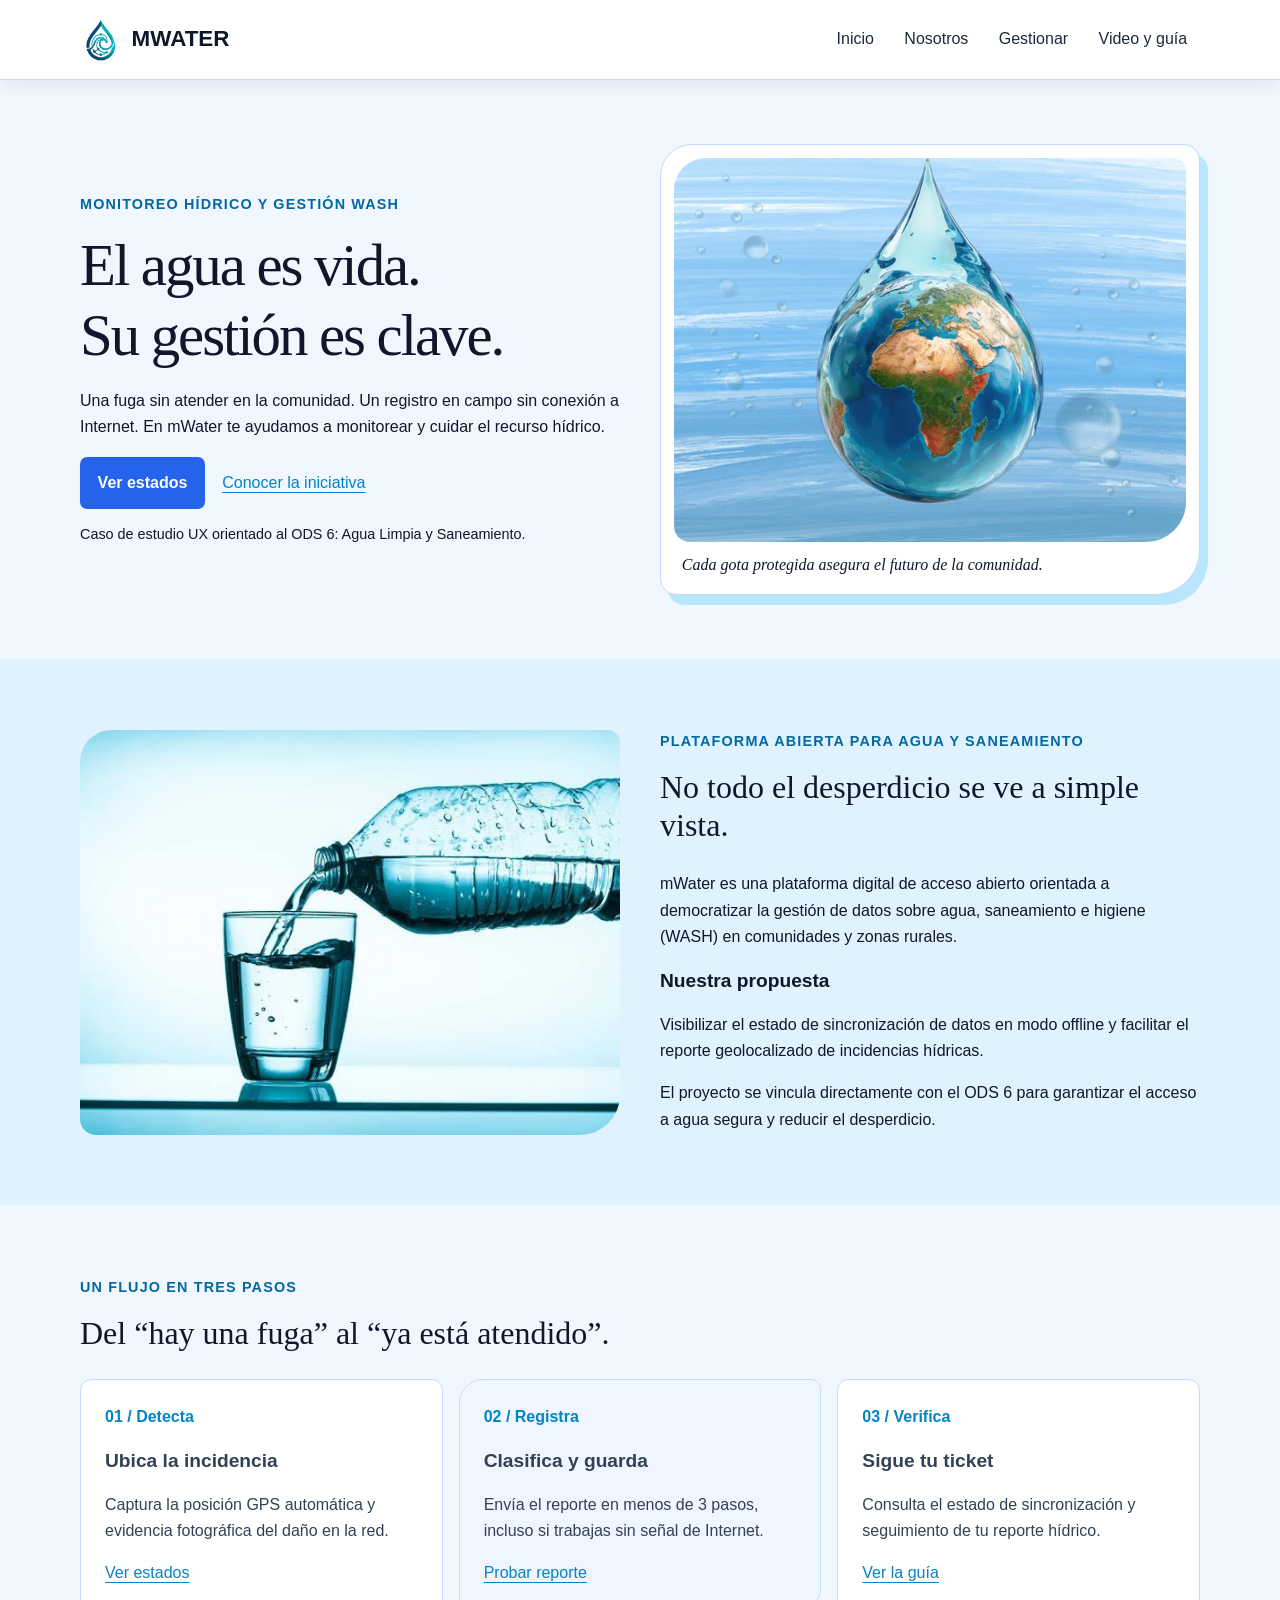
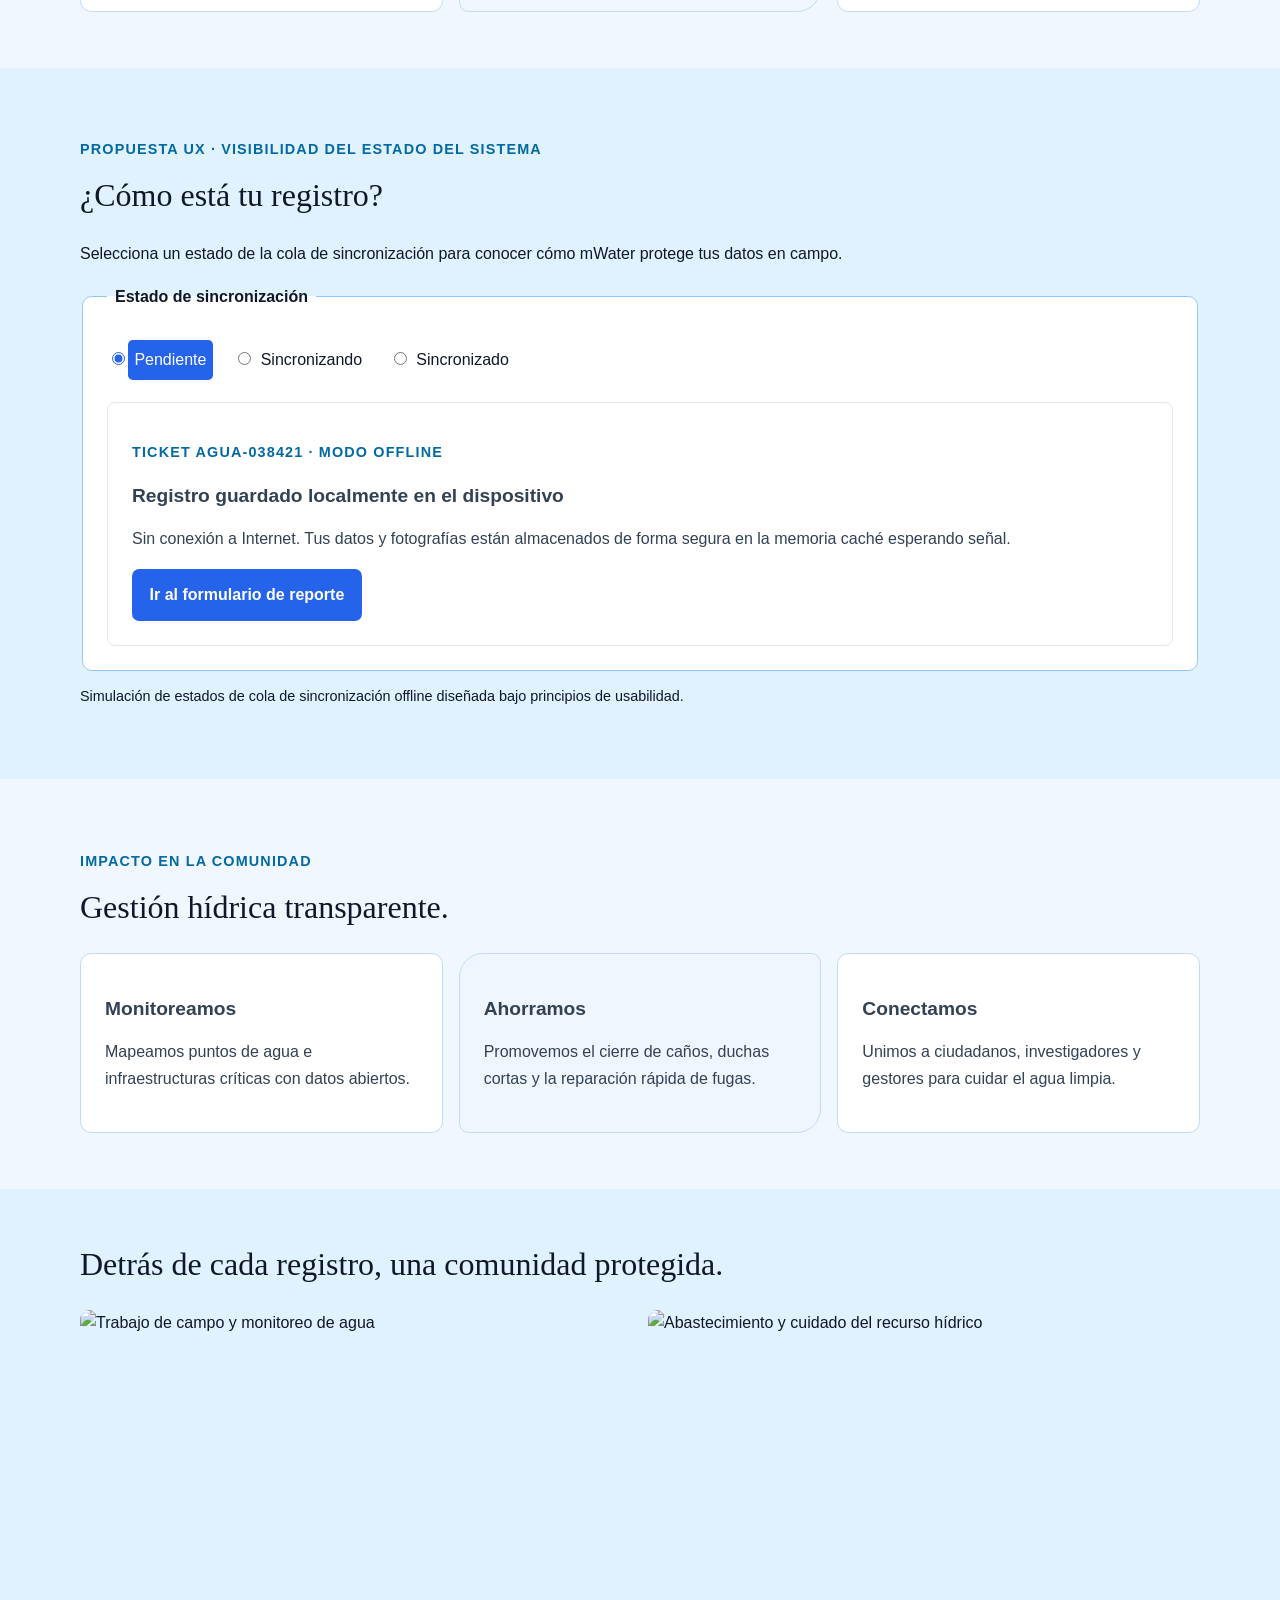
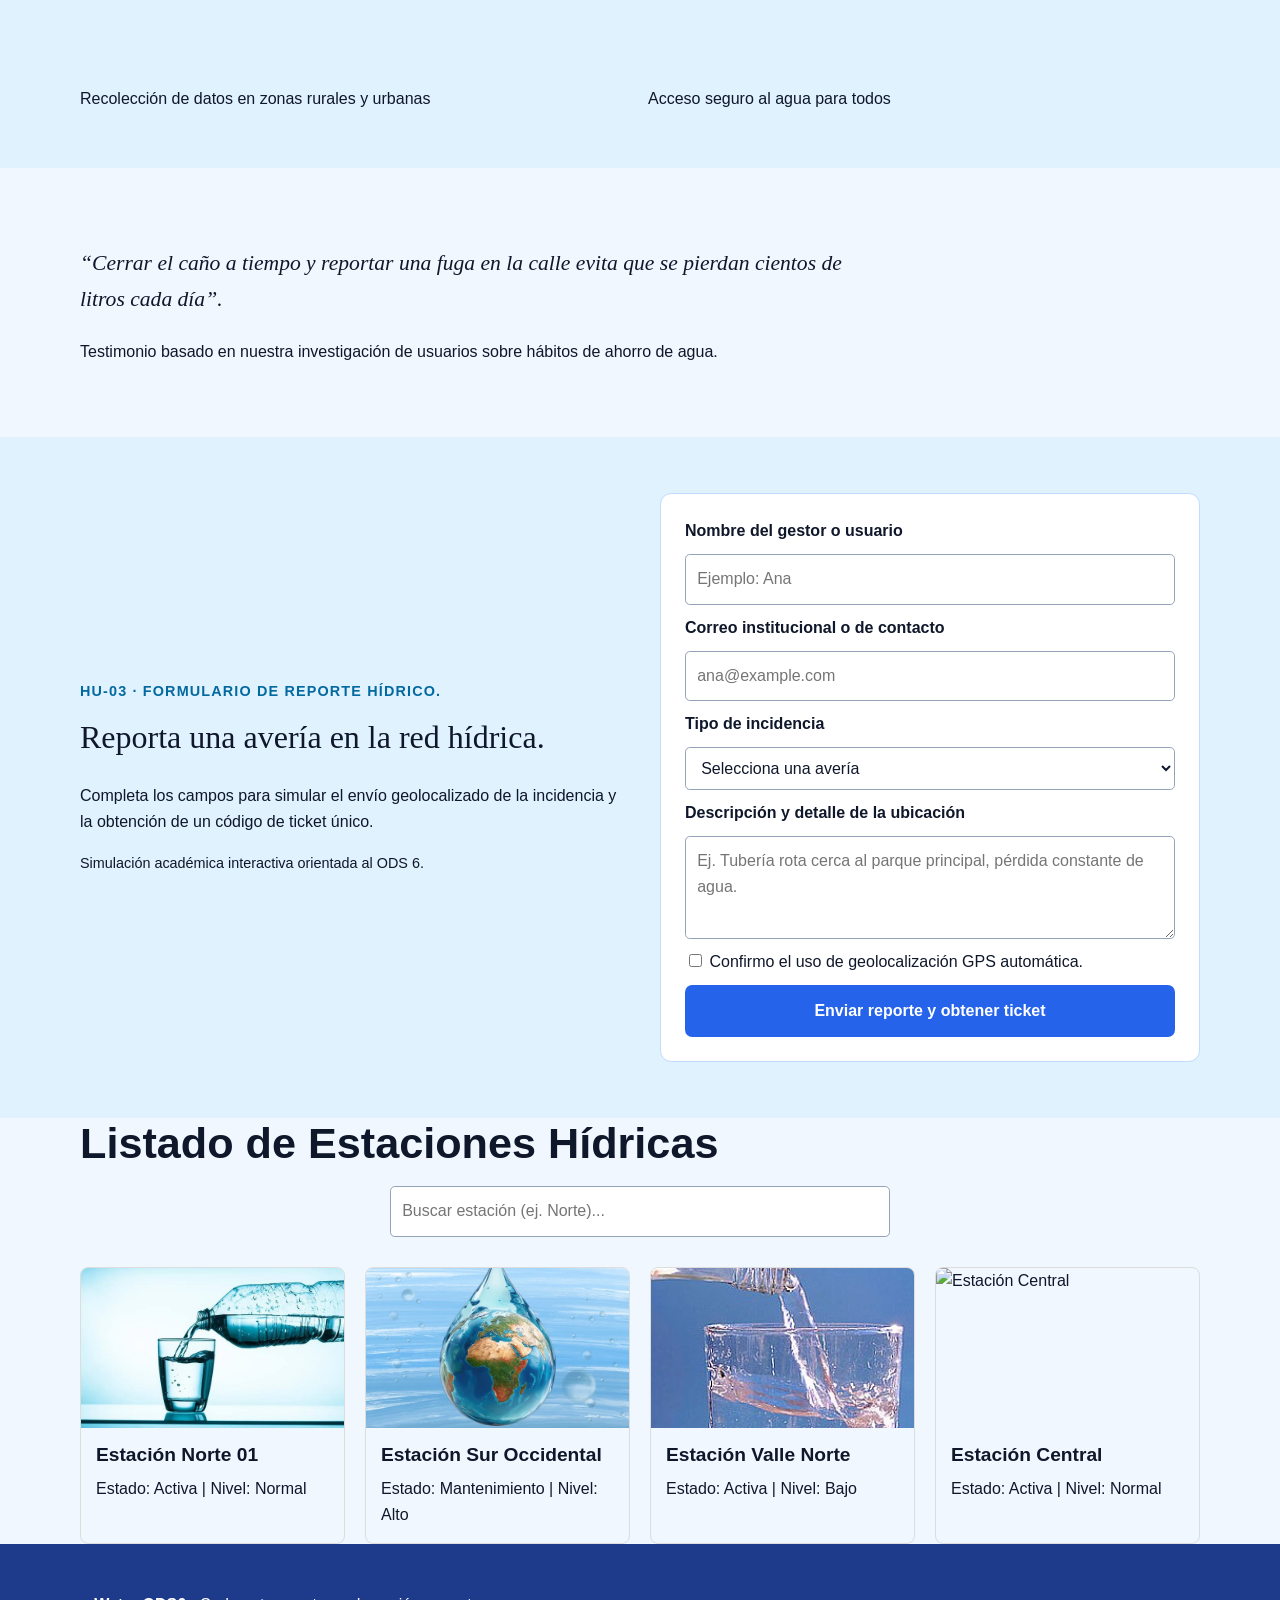
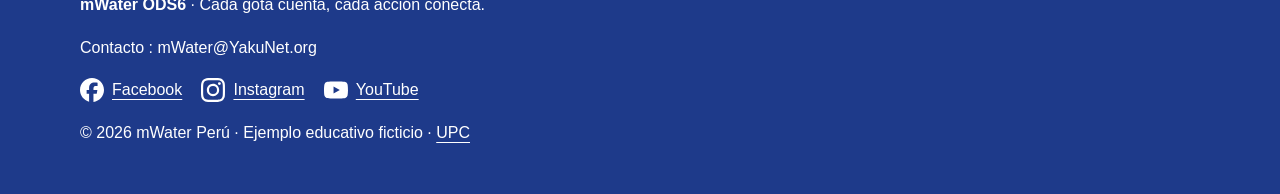
==== index.html @ 8b48224f "Add files via upload" ====
<!DOCTYPE html>
<html lang="es">
<head>
  <meta charset="UTF-8">
  <!-- PASO 1: permite que el navegador use el ancho real del celular. -->
  <meta name="viewport" content="width=device-width, initial-scale=1.0">
  <title>Inicio | mWater</title>
  <!-- PASO 2: conectar este HTML con el archivo CSS compartido. -->
  <link rel="stylesheet" href="css/estilos.css">
  <!-- Este icono aparece en la pestaña del navegador. -->
  <link rel="icon" type="image/svg+xml" href="iconos/favicon.svg">
  <script src="js/menu.js" defer></script>
</head>
<body>
<a class="saltar" href="#contenido">Saltar al contenido</a>
<!-- PASO 3: este header permanece visible con position: sticky en CSS. -->
<header class="cabecera">
  <div class="contenedor barra">
    <a class="marca" href="index.html"><img src="imagenes/loguito.png" alt="" width="42" height="42">MWATER</a>
    <!-- PASO 4: la lista principal se ordena horizontalmente con Flexbox. -->
    <button id="boton-menu" class="hamburguesa" type="button"
              aria-controls="navegacion" aria-expanded="false" aria-label="Abrir menú">
        <span class="lineas" aria-hidden="true"><span></span><span></span><span></span></span>
        <span id="texto-menu">Menú</span>
      </button>
      <nav id="navegacion" class="navegacion" aria-label="Navegación principal">
        <!-- PASO 4. Esta lista es horizontal en escritorio. -->
        <ul class="menu">
          <li><a href="#inicio">Inicio</a></li>
          <li><a href="#nosotros">Nosotros</a></li>
          <li>
            <!-- details y summary abren el submenú sin programar otro botón. -->
            <details id="resolver" class="desplegable">
              <summary>Gestionar</summary>
              <!-- Esta lista se muestra verticalmente. -->
              <ul class="submenu">
                <li><a href="#servicios">Funciones</a></li>
                <li><a href="#orientador">Ver sincronización</a></li>
                <li><a href="#contacto">Reportar avería</a></li>
              </ul>
            </details>
          </li>
          <li><a href="recursos.html">Video y guía</a></li>
        </ul>
      </nav>
  </div>
</header>
<main id="contenido">
  <!-- PASO 5: el inicio está en la sección, no en el header sticky. -->
  <section id="inicio" class="hero contenedor dos-columnas" aria-labelledby="titulo">
    <div><p class="etiqueta">Monitoreo hídrico y gestión WASH</p>
      <h1 id="titulo">El agua es vida.<br>Su gestión es clave.</h1>
      <p>Una fuga sin atender en la comunidad. Un registro en campo sin conexión a Internet. En mWater te ayudamos a monitorear y cuidar el recurso hídrico.</p>
      <a class="boton" href="#orientador">Ver estados</a>
      <a class="enlace" href="recursos.html">Conocer la iniciativa</a>
      <p class="nota">Caso de estudio UX orientado al ODS 6: Agua Limpia y Saneamiento.</p>
    </div>
    <figure class="postal"><img class="foto" src="imagenes/dia-mundial-agua_c.webp" alt="Gestión y cuidado del agua limpia" width="1000" height="667"><figcaption>Cada gota protegida asegura el futuro de la comunidad.</figcaption></figure>
  </section>
  <section id="nosotros" class="seccion fondo"><div class="contenedor dos-columnas">
    <img class="foto" src="imagenes/images.jpg" alt="Infraestructura hídrica y monitoreo en campo" width="1000" height="667" loading="lazy">
    <div><p class="etiqueta">Plataforma abierta para agua y saneamiento</p><h2>No todo el desperdicio se ve a simple vista.</h2><p>mWater es una plataforma digital de acceso abierto orientada a democratizar la gestión de datos sobre agua, saneamiento e higiene (WASH) en comunidades y zonas rurales.</p><h3>Nuestra propuesta</h3><p>Visibilizar el estado de sincronización de datos en modo offline y facilitar el reporte geolocalizado de incidencias hídricas.</p><p>El proyecto se vincula directamente con el ODS 6 para garantizar el acceso a agua segura y reducir el desperdicio.</p></div>
  </div></section>
  <section id="servicios" class="seccion contenedor"><p class="etiqueta">Un flujo en tres pasos</p><h2>Del “hay una fuga” al “ya está atendido”.</h2>
    <div class="tarjetas">
      <article class="tarjeta"><span class="numero">01 / Detecta</span><h3>Ubica la incidencia</h3><p>Captura la posición GPS automática y evidencia fotográfica del daño en la red.</p><a href="#orientador">Ver estados</a></article>
      <article class="tarjeta"><span class="numero">02 / Registra</span><h3>Clasifica y guarda</h3><p>Envía el reporte en menos de 3 pasos, incluso si trabajas sin señal de Internet.</p><a href="#contacto">Probar reporte</a></article>
      <article class="tarjeta"><span class="numero">03 / Verifica</span><h3>Sigue tu ticket</h3><p>Consulta el estado de sincronización y seguimiento de tu reporte hídrico.</p><a href="recursos.html">Ver la guía</a></article>
    </div>
  </section>
  <section id="orientador" class="seccion fondo"><div class="contenedor">
    <p class="etiqueta">Propuesta UX · Visibilidad del estado del sistema</p><h2>¿Cómo está tu registro?</h2><p>Selecciona un estado de la cola de sincronización para conocer cómo mWater protege tus datos en campo.</p>
    
    <!-- PASO 7: mismo name, distintos id. Los radios controlan paneles con CSS. -->
    <fieldset class="orientador"><legend>Estado de sincronización</legend>
      <input type="radio" name="objeto" id="mochila" checked><label for="mochila">Pendiente</label>
      <input type="radio" name="objeto" id="libreta"><label for="libreta">Sincronizando</label>
      <input type="radio" name="objeto" id="abrigo"><label for="abrigo">Sincronizado</label>
      <div class="resultados">
        <div class="respuesta mochila"><p class="etiqueta">Ticket AGUA-038421 · Modo Offline</p><h3>Registro guardado localmente en el dispositivo</h3><p>Sin conexión a Internet. Tus datos y fotografías están almacenados de forma segura en la memoria caché esperando señal.</p></div>
        <div class="respuesta libreta"><p class="etiqueta">Cola de envío · En proceso</p><h3>Transmitiendo coordenadas GPS y evidencia</h3><p>Se detectó conexión. El sistema está enviando el reporte de incidencia hídrica al servidor central de mWater.</p></div>
        <div class="respuesta abrigo"><p class="etiqueta">Confirmado · Estado: En revisión</p><h3>Reporte recibido por la cuadrilla técnica</h3><p>La información ya está en la nube. Las cuadrillas pueden ubicar la avería para reparar el desperdicio de agua.</p></div>
        <a class="boton" href="#contacto">Ir al formulario de reporte</a>
      </div>
    </fieldset>
    <p class="nota">Simulación de estados de cola de sincronización offline diseñada bajo principios de usabilidad.</p>
  </div></section>
  <section id="proyectos" class="seccion contenedor"><p class="etiqueta">Impacto en la comunidad</p><h2>Gestión hídrica transparente.</h2><div class="tarjetas"><article class="tarjeta"><h3>Monitoreamos</h3><p>Mapeamos puntos de agua e infraestructuras críticas con datos abiertos.</p></article><article class="tarjeta"><h3>Ahorramos</h3><p>Promovemos el cierre de caños, duchas cortas y la reparación rápida de fugas.</p></article><article class="tarjeta"><h3>Conectamos</h3><p>Unimos a ciudadanos, investigadores y gestores para cuidar el agua limpia.</p></article></div></section>
  <section id="galeria" class="seccion fondo"><div class="contenedor"><h2>Detrás de cada registro, una comunidad protegida.</h2><div class="galeria"><figure><img src="imagenes/mochila.jpg" alt="Trabajo de campo y monitoreo de agua" width="1000" height="667" loading="lazy"><figcaption>Recolección de datos en zonas rurales y urbanas</figcaption></figure><figure><img src="imagenes/feria.jpg" alt="Abastecimiento y cuidado del recurso hídrico" width="1000" height="667" loading="lazy"><figcaption>Acceso seguro al agua para todos</figcaption></figure></div></div></section>
  <section id="testimonios" class="seccion contenedor"><blockquote>“Cerrar el caño a tiempo y reportar una fuga en la calle evita que se pierdan cientos de litros cada día”.</blockquote><p>Testimonio basado en nuestra investigación de usuarios sobre hábitos de ahorro de agua.</p></section>
  <section id="contacto" class="seccion fondo"><div class="contenedor dos-columnas">
    <div><p class="etiqueta">HU-03 · Formulario de Reporte Hídrico.</p><h2>Reporta una avería en la red hídrica.</h2><p>Completa los campos para simular el envío geolocalizado de la incidencia y la obtención de un código de ticket único.</p><p class="nota">Simulación académica interactiva orientada al ODS 6.</p></div>
    
    <!-- PASO 8: required valida campos. Sin name: no añadimos datos a la URL. -->
    <form action="confirmacion.html" method="get" class="formulario">
      <label for="nombre">Nombre del gestor o usuario</label><input id="nombre" type="text" required maxlength="60" placeholder="Ejemplo: Ana" autocomplete="off">
      <label for="correo">Correo institucional o de contacto</label><input id="correo" type="email" required placeholder="ana@example.com" autocomplete="off">
      <label for="actividad">Tipo de incidencia</label><select id="actividad" required><option value="">Selecciona una avería</option><option>Fuga en tubería</option><option>Grifo dañado</option><option>Contaminación de agua</option></select>
      <label for="detalle">Descripción y detalle de la ubicación</label><textarea id="detalle" required minlength="8" maxlength="240" rows="3" placeholder="Ej. Tubería rota cerca al parque principal, pérdida constante de agua."></textarea>
      <div><input id="acepto" type="checkbox" required> <label for="acepto">Confirmo el uso de geolocalización GPS automática.</label></div>
      <button type="submit" class="boton">Enviar reporte y obtener ticket</button>
    </form>
  </div></section>
</main>

<!DOCTYPE html>
<html lang="es">
<head>
    <meta charset="UTF-8">
    <meta name="viewport" content="width=device-width, initial-scale=1.0">
    <title>mWater - Estaciones Hídricas</title>
    <!-- Vinculamos el CSS de tu carpeta -->
    <link rel="stylesheet" href="css/estilos.css">
</head>
<body>
    <main class="contenedor">
        <h1>Listado de Estaciones Hídricas</h1>
        
        <!-- Barra de búsqueda -->
        <div class="contenedor-buscador">
            <input type="text" id="buscador" class="buscador" placeholder="Buscar estación (ej. Norte)...">
        </div>

        <!-- Contenedor de las tarjetas -->
        <div id="contenedor-estaciones" class="grid-estaciones">
            
            <article class="tarjeta-estacion">
                <img src="imagenes/images.jpg" alt="Estación Norte">
                <div class="info">
                    <h3>Estación Norte 01</h3>
                    <p>Estado: Activa | Nivel: Normal</p>
                </div>
            </article>

            <article class="tarjeta-estacion">
                <img src="imagenes/dia-mundial-agua_c.webp" alt="Estación Sur">
                <div class="info">
                    <h3>Estación Sur Occidental</h3>
                    <p>Estado: Mantenimiento | Nivel: Alto</p>
                </div>
            </article>

            <article class="tarjeta-estacion">
                <img src="imagenes/Stilles_Mineralwasser.jpg" alt="Estación Valle">
                <div class="info">
                    <h3>Estación Valle Norte</h3>
                    <p>Estado: Activa | Nivel: Bajo</p>
                </div>
            </article>

            <article class="tarjeta-estacion">
                <img src="imagenes/feria.jpg" alt="Estación Central">
                <div class="info">
                    <h3>Estación Central</h3>
                    <p>Estado: Activa | Nivel: Normal</p>
                </div>
            </article>
      </div></section>
    </main>

    <!-- Vinculamos el script JS -->
    <script src="js/filtro.js"></script>
</body>
</html>

<!-- PASO FINAL: pie compartido por las páginas del sitio. -->
<footer class="pie">
  <div class="contenedor">
    <p><strong>mWater ODS6</strong> · Cada gota cuenta, cada acción conecta.</p>
    <p>Contacto : mWater@YakuNet.org</p>
    <nav class="redes" aria-label="Redes sociales de referencia">
      <!-- Son páginas generales de las redes; reemplazar por cuentas del proyecto. -->
      <a href="https://www.facebook.com/" target="_blank" rel="noopener noreferrer"><img src="iconos/facebook.svg" alt="" width="24" height="24">Facebook</a>
      <a href="https://www.instagram.com/" target="_blank" rel="noopener noreferrer"><img src="iconos/instagram.svg" alt="" width="24" height="24">Instagram</a>
      <a href="https://www.youtube.com/" target="_blank" rel="noopener noreferrer"><img src="iconos/youtube.svg" alt="" width="24" height="24">YouTube</a>
    </nav>
    <p>© 2026 mWater Perú · Ejemplo educativo ficticio · <a href="FUENTES.txt">UPC</a></p>
  </div>
</footer>
  <script src="js/menu.js" defer></script>
</body>
</html>
---- css/estilos.css ----
/* PASO 1. El ancho incluye padding y borde: facilita calcular tamaños. */
* {
  box-sizing: border-box;
}

/* PASO 2. Estilos generales que heredan los textos. */
body {
  margin: 0;
  font-family: Arial, sans-serif;
  color: #0f172a; /* Azul muy oscuro para máxima legibilidad */
  background: #f0f7ff; /* Celeste muy pálido de fondo */
  line-height: 1.65;
}

h1,
h2,
h3 {
  line-height: 1.2;
}

h1 {
  font-size: 2.7rem;
  margin: 0 0 1rem;
}

h2 {
  font-size: 2rem;
  margin-top: 0;
}

h3 {
  font-size: 1.2rem;
}

a {
  color: #0284c7; /* Azul claro vibrante */
  text-underline-offset: 4px;
}

/* El foco visible permite recorrer la web con el teclado. */
a:focus-visible,
button:focus-visible,
summary:focus-visible,
input:focus-visible,
select:focus-visible {
  outline: 3px solid #2563eb; /* Azul intenso */
  outline-offset: 4px;
}

/* PASO 3. Nunca estirar una imagen más allá de su contenedor. */
img {
  max-width: 100%;
  height: auto;
  display: block;
}

.contenedor {
  width: 92%;
  max-width: 1120px;
  margin: 0 auto;
}

.seccion {
  padding: 3.5rem 0;
}

.fondo {
  background: #e0f2fe; /* Celeste claro para destacar secciones */
}

.etiqueta {
  font-weight: bold;
  color: #0369a1; /* Azul medio para etiquetas */
  font-size: .9rem;
  text-transform: uppercase;
  letter-spacing: .08em;
}

.nota {
  font-size: .9rem;
}

/* PASO 4. Flexbox alinea logo y navegación. wrap evita desbordamientos. */
.cabecera {
  background: #ffffff; /* Blanco para que contraste bien con los textos */
  border-bottom: 1px solid #bfdbfe; /* Borde celeste */
}

.barra {
  display: flex;
  align-items: center;
  justify-content: space-between;
  gap: 1rem;
  flex-wrap: wrap;
  padding: 1rem 0;
}

.marca {
  display: flex;
  align-items: center;
  gap: .6rem;
  text-decoration: none;
  font-size: 1.4rem;
  font-weight: bold;
  color: #0f172a;
}

.menu {
  display: flex;
  flex-wrap: wrap;
  align-items: center;
  gap: .3rem;
  list-style: none;
  margin: 0;
  padding: 0;
}

.menu a,
summary {
  display: block;
  padding: .65rem .8rem;
  color: #1e293b; /* Azul oscuro legible */
  cursor: pointer;
}

.menu a {
  text-decoration: none;
}

.menu a:hover,
summary:hover {
  background: #dbeafe; /* Celeste suave al pasar el ratón */
  border-radius: .4rem;
}

/* El menú acompaña al usuario al bajar por la página.
   sticky conserva su espacio: no hace falta compensar con padding en body.
   top: 0 lo mantiene pegado arriba; z-index evita que las fotos lo tapen. */
.cabecera {
  position: sticky;
  top: 0;
  z-index: 100;
  box-shadow: 0 4px 18px rgba(15, 23, 42, 0.08); /* Sombra en tonos fríos/azulados */
}

/* Dejar espacio al navegar con #id para que el header no tape el título. */
section[id],
main[id] {
  scroll-margin-top: 130px;
}

/* PASO 5. La lista interior es vertical. Solo details controla su apertura. */
.desplegable {
  position: relative;
}

summary {
  list-style: revert;
}

.hamburguesa {
  display: none;
  align-items: center;
  gap: .65rem;
  min-height: 44px;
  padding: .55rem .8rem;
  border: 1px solid #93c5fd;
  border-radius: .45rem;
  background: #2563eb; /* Botón azul vibrante */
  color: white;
  font: inherit;
  cursor: pointer;
}

.submenu {
  position: absolute;
  top: 100%;
  left: 0;
  width: 230px;
  padding: .5rem;
  margin: .3rem 0 0;
  list-style: none;
  background: #ffffff;
  border: 1px solid #bfdbfe;
  border-radius: .5rem;
  box-shadow: 0 8px 20px rgba(15, 23, 42, 0.1);
  z-index: 10;
}

/* PASO 6. Dos columnas iguales: imagen y texto. minmax evita desborde. */
.dos-columnas {
  display: grid;
  grid-template-columns: repeat(2, minmax(0, 1fr));
  gap: 2.5rem;
  align-items: center;
}

.dos-columnas>* {
  min-width: 0;
}

.hero {
  padding-top: 4rem;
  padding-bottom: 4rem;
}

.foto {
  width: 100%;
  aspect-ratio: 4 / 3;
  object-fit: cover;
  border-radius: 2rem .8rem 2.5rem 1rem;
}

/* PASO 7. Enlaces y botones con apariencia consistente. */
.boton {
  display: inline-block;
  padding: .8rem 1.1rem;
  background: #2563eb; /* Botón azul brillante */
  color: white;
  border: 0;
  border-radius: .45rem;
  font: inherit;
  font-weight: bold;
  text-decoration: none;
  cursor: pointer;
}

.boton:hover {
  background: #1d4ed8; /* Azul más oscuro al pasar el ratón */
}

.enlace {
  display: inline-block;
  margin: .8rem;
}

/* PASO 8. Tres tarjetas en escritorio. */
.tarjetas {
  display: grid;
  grid-template-columns: repeat(3, minmax(0, 1fr));
  gap: 1rem;
  color: #334155;
}

.tarjeta {
  padding: 1.5rem;
  border: 1px solid #bfdbfe; /* Bordes celestes sutiles */
  border-radius: .7rem;
  background: white; /* Fondo blanco para leer bien el texto */
}

.numero {
  color: #0284c7; /* Acento celeste */
  font-weight: bold;
}

.galeria {
  display: grid;
  grid-template-columns: repeat(2, minmax(0, 1fr));
  gap: 1rem;
}

figure {
  margin: 0;
}

.galeria img {
  width: 100%;
  aspect-ratio: 3 / 2;
  object-fit: cover;
  border-radius: .6rem;
}

figcaption {
  padding-top: .5rem;
}

blockquote {
  margin-left: 0;
  font-size: 1.35rem;
}

/* PASO 9. El orientador responde a los radios sin JavaScript. */
.orientador {
  border: 1px solid #93c5fd;
  border-radius: .6rem;
  padding: 1.5rem;
  min-width: 0;
  background: white;
}

legend {
  font-weight: bold;
  padding: 0 .5rem;
}

.orientador>label {
  display: inline-block;
  margin: .4rem 1rem .4rem 0;
  padding: .4rem;
  cursor: pointer;
}

.orientador>input:checked+label {
  background: #2563eb;
  color: white;
  border-radius: .3rem;
}

.resultados {
  background: white;
  padding: 1.5rem;
  border-radius: .5rem;
  margin-top: 1rem;
  color: #334155;
  border: 1px solid #e2e8f0;
}

/* Primero ocultamos los tres paneles. */
.respuesta {
  display: none;
}

/* ~ busca un hermano posterior. :checked identifica la opción marcada. */
#mochila:checked~.resultados .mochila,
#libreta:checked~.resultados .libreta,
#abrigo:checked~.resultados .abrigo {
  display: block;
}

/* PASO 10. Cada campo ocupa una fila del formulario. */
.formulario {
  display: grid;
  gap: .6rem;
  background: white;
  border: 1px solid #bfdbfe; /* Borde celeste */
  padding: 1.5rem;
  border-radius: .7rem;
}

.formulario>label {
  font-weight: bold;
}

input[type="text"],
input[type="email"],
select,
textarea {
  width: 100%;
  min-width: 0;
  font: inherit;
  padding: .7rem;
  border: 1px solid #94a3b8; /* Borde visible gris/azulado */
  border-radius: .3rem;
  background: white;
  color: #0f172a; /* Texto oscuro */
}

input[type="radio"],
input[type="checkbox"] {
  accent-color: #2563eb; /* Checks y radios azules */
}

/* PASO 11. La proporción del video se conserva a cualquier ancho. */
.video {
  width: 100%;
  aspect-ratio: 16 / 9;
  border: 0;
  display: block;
}

.confirmacion {
  max-width: 760px;
  margin: 0 auto;
}

.pie {
  background: #1e3a8a; /* Fondo azul noche profundo para el pie */
  color: white;
  padding: 2rem 0;
}

.pie a {
  color: white;
}

.redes {
  display: flex;
  flex-wrap: wrap;
  gap: 1.2rem;
}

.redes a {
  display: inline-flex;
  align-items: center;
  gap: .5rem;
}

.redes img {
  filter: invert(1);
}

.saltar {
  position: absolute;
  left: -9999px;
}

.saltar:focus {
  left: 1rem;
  top: 1rem;
  padding: 1rem;
  background: white;
  color: #0f172a;
  z-index: 20;
}

/* PASO 12. TABLET: estas reglas se aplican a 900 px o menos. */
@media (max-width: 900px) {
  .barra {
    gap: .4rem;
  }

  .tarjetas {
    grid-template-columns: repeat(2, minmax(0, 1fr));
  }

  h1 {
    font-size: 2.2rem;
  }
}

/* PASO 13. CELULAR: cambiamos columnas por una sola columna. */
@media (max-width: 600px) {
  h1 {
    font-size: 1.9rem;
  }

  h2 {
    font-size: 1.6rem;
  }

  .dos-columnas,
  .tarjetas,
  .galeria {
    grid-template-columns: 1fr;
  }

  .dos-columnas {
    gap: 1.5rem;
  }

  .hero,
  .seccion {
    padding-top: 2.2rem;
    padding-bottom: 2.2rem;
  }

  .barra nav {
    width: 100%;
  }

  .menu {
    flex-direction: row;
    flex-wrap: wrap;
    gap: 0;
  }

  .menu a,
  summary {
    padding: .45rem .55rem;
    font-size: .95rem;
  }

  /* Conserva el desplegable vertical bajo Resolver y dentro de la pantalla. */
  .submenu {
    left: auto;
    right: 0;
    width: 205px;
    max-width: 85vw;
    max-height: 55vh;
    overflow-y: auto;
  }

  section[id],
  main[id] {
    scroll-margin-top: 190px;
  }

  .enlace {
    margin-left: 0;
  }

  .formulario,
  .orientador,
  .resultados {
    padding: 1rem;
  }
}

/* Detalles de la postal con buena legibilidad */
.postal {
  background: #ffffff; /* Fondo blanco para leer el texto fácilmente */
  padding: .8rem;
  border: 1px solid #bfdbfe; /* Borde celeste */
  border-radius: 2rem 1rem 2.8rem 1rem;
  box-shadow: 8px 10px 0 #bae6fd; /* Sombra celeste claro */
}

.postal figcaption {
  padding: .6rem .5rem .2rem;
  font-family: Georgia, serif;
  font-style: italic;
}

.hero h1 {
  font-family: Georgia, serif;
  font-weight: normal;
  font-size: clamp(2.2rem, 4.6vw, 3.8rem);
  letter-spacing: -.035em;
}

h2 {
  font-family: Georgia, serif;
  font-weight: normal;
}

.tarjeta:nth-child(2) {
  background: #eff6ff; /* Fondo celeste muy pálido para destacar */
  border-radius: 1.5rem .6rem 1.5rem .6rem;
}

blockquote {
  font-family: Georgia, serif;
  font-style: italic;
  max-width: 780px;
}

textarea {
  resize: vertical;
}

@media (max-width: 600px) {
  .barra {
    padding: .6rem 0;
  }
  .marca {
    font-size: 1.2rem;
  }
  .marca img {
    width: 30px;
  }
  .hamburguesa {
    display: inline-flex;
  }
  .navegacion {
    position: absolute;
    top: 100%;
    left: 0;
    width: 100%;
    max-height: 70vh;
    overflow-y: auto;
    padding: .5rem 4%;
    background: white;
    border-bottom: 1px solid #bfdbfe; /* Borde celeste */
    box-shadow: 0 8px 20px rgba(15, 23, 42, 0.1);
  }
  .menu {
    flex-direction: column;
    align-items: stretch;
    gap: 0;
  }
  /* El submenú ocupa su lugar dentro de la navegación móvil. */
  .submenu {
    position: static;
    width: 100%;
    margin: 0;
    box-shadow: none;
    background: #f8fafc; /* Celeste casi blanco para diferenciar el submenú */
  }
  section[id] {
    scroll-margin-top: 90px;
  }
}

/* =========================================
   ESTILOS NUEVOS: BUSCADOR Y TARJETAS
   ========================================= */

/* Contenedor del buscador para centrarlo */
.contenedor-buscador {
    display: flex;
    justify-content: center;
    margin-bottom: 30px;
}

/* Barra de búsqueda neutral */
.buscador {
    width: 100%;
    max-width: 500px;
    padding: 10px 15px;
    font-size: 16px;
    border: 1px solid #ccc;
    border-radius: 5px;
    outline: none;
}

.buscador:focus {
    border-color: #999; /* Un cambio sutil al hacer clic */
}

/* Cuadrícula para acomodar las tarjetas */
.grid-estaciones {
    display: grid;
    grid-template-columns: repeat(auto-fill, minmax(250px, 1fr));
    gap: 20px;
}

/* Estructura básica de la tarjeta (heredará tus colores) */
.tarjeta-estacion {
    border: 1px solid #ddd;
    border-radius: 8px;
    overflow: hidden;
    /* Fondo transparente para que tome el color que ya usas en tu web */
    background-color: transparent; 
}

.tarjeta-estacion img {
    width: 100%;
    height: 160px;
    object-fit: cover;
    display: block;
}

.tarjeta-estacion .info {
    padding: 15px;
}

.tarjeta-estacion .info h3 {
    margin: 0 0 10px 0;
}

.tarjeta-estacion .info p {
    margin: 0;
}

/* --- CLASE INDISPENSABLE PARA EL FILTRO JS --- */
.oculto {
    display: none !important;
}
---- css/estilos.css ----
/* PASO 1. El ancho incluye padding y borde: facilita calcular tamaños. */
* {
  box-sizing: border-box;
}

/* PASO 2. Estilos generales que heredan los textos. */
body {
  margin: 0;
  font-family: Arial, sans-serif;
  color: #0f172a; /* Azul muy oscuro para máxima legibilidad */
  background: #f0f7ff; /* Celeste muy pálido de fondo */
  line-height: 1.65;
}

h1,
h2,
h3 {
  line-height: 1.2;
}

h1 {
  font-size: 2.7rem;
  margin: 0 0 1rem;
}

h2 {
  font-size: 2rem;
  margin-top: 0;
}

h3 {
  font-size: 1.2rem;
}

a {
  color: #0284c7; /* Azul claro vibrante */
  text-underline-offset: 4px;
}

/* El foco visible permite recorrer la web con el teclado. */
a:focus-visible,
button:focus-visible,
summary:focus-visible,
input:focus-visible,
select:focus-visible {
  outline: 3px solid #2563eb; /* Azul intenso */
  outline-offset: 4px;
}

/* PASO 3. Nunca estirar una imagen más allá de su contenedor. */
img {
  max-width: 100%;
  height: auto;
  display: block;
}

.contenedor {
  width: 92%;
  max-width: 1120px;
  margin: 0 auto;
}

.seccion {
  padding: 3.5rem 0;
}

.fondo {
  background: #e0f2fe; /* Celeste claro para destacar secciones */
}

.etiqueta {
  font-weight: bold;
  color: #0369a1; /* Azul medio para etiquetas */
  font-size: .9rem;
  text-transform: uppercase;
  letter-spacing: .08em;
}

.nota {
  font-size: .9rem;
}

/* PASO 4. Flexbox alinea logo y navegación. wrap evita desbordamientos. */
.cabecera {
  background: #ffffff; /* Blanco para que contraste bien con los textos */
  border-bottom: 1px solid #bfdbfe; /* Borde celeste */
}

.barra {
  display: flex;
  align-items: center;
  justify-content: space-between;
  gap: 1rem;
  flex-wrap: wrap;
  padding: 1rem 0;
}

.marca {
  display: flex;
  align-items: center;
  gap: .6rem;
  text-decoration: none;
  font-size: 1.4rem;
  font-weight: bold;
  color: #0f172a;
}

.menu {
  display: flex;
  flex-wrap: wrap;
  align-items: center;
  gap: .3rem;
  list-style: none;
  margin: 0;
  padding: 0;
}

.menu a,
summary {
  display: block;
  padding: .65rem .8rem;
  color: #1e293b; /* Azul oscuro legible */
  cursor: pointer;
}

.menu a {
  text-decoration: none;
}

.menu a:hover,
summary:hover {
  background: #dbeafe; /* Celeste suave al pasar el ratón */
  border-radius: .4rem;
}

/* El menú acompaña al usuario al bajar por la página.
   sticky conserva su espacio: no hace falta compensar con padding en body.
   top: 0 lo mantiene pegado arriba; z-index evita que las fotos lo tapen. */
.cabecera {
  position: sticky;
  top: 0;
  z-index: 100;
  box-shadow: 0 4px 18px rgba(15, 23, 42, 0.08); /* Sombra en tonos fríos/azulados */
}

/* Dejar espacio al navegar con #id para que el header no tape el título. */
section[id],
main[id] {
  scroll-margin-top: 130px;
}

/* PASO 5. La lista interior es vertical. Solo details controla su apertura. */
.desplegable {
  position: relative;
}

summary {
  list-style: revert;
}

.hamburguesa {
  display: none;
  align-items: center;
  gap: .65rem;
  min-height: 44px;
  padding: .55rem .8rem;
  border: 1px solid #93c5fd;
  border-radius: .45rem;
  background: #2563eb; /* Botón azul vibrante */
  color: white;
  font: inherit;
  cursor: pointer;
}

.submenu {
  position: absolute;
  top: 100%;
  left: 0;
  width: 230px;
  padding: .5rem;
  margin: .3rem 0 0;
  list-style: none;
  background: #ffffff;
  border: 1px solid #bfdbfe;
  border-radius: .5rem;
  box-shadow: 0 8px 20px rgba(15, 23, 42, 0.1);
  z-index: 10;
}

/* PASO 6. Dos columnas iguales: imagen y texto. minmax evita desborde. */
.dos-columnas {
  display: grid;
  grid-template-columns: repeat(2, minmax(0, 1fr));
  gap: 2.5rem;
  align-items: center;
}

.dos-columnas>* {
  min-width: 0;
}

.hero {
  padding-top: 4rem;
  padding-bottom: 4rem;
}

.foto {
  width: 100%;
  aspect-ratio: 4 / 3;
  object-fit: cover;
  border-radius: 2rem .8rem 2.5rem 1rem;
}

/* PASO 7. Enlaces y botones con apariencia consistente. */
.boton {
  display: inline-block;
  padding: .8rem 1.1rem;
  background: #2563eb; /* Botón azul brillante */
  color: white;
  border: 0;
  border-radius: .45rem;
  font: inherit;
  font-weight: bold;
  text-decoration: none;
  cursor: pointer;
}

.boton:hover {
  background: #1d4ed8; /* Azul más oscuro al pasar el ratón */
}

.enlace {
  display: inline-block;
  margin: .8rem;
}

/* PASO 8. Tres tarjetas en escritorio. */
.tarjetas {
  display: grid;
  grid-template-columns: repeat(3, minmax(0, 1fr));
  gap: 1rem;
  color: #334155;
}

.tarjeta {
  padding: 1.5rem;
  border: 1px solid #bfdbfe; /* Bordes celestes sutiles */
  border-radius: .7rem;
  background: white; /* Fondo blanco para leer bien el texto */
}

.numero {
  color: #0284c7; /* Acento celeste */
  font-weight: bold;
}

.galeria {
  display: grid;
  grid-template-columns: repeat(2, minmax(0, 1fr));
  gap: 1rem;
}

figure {
  margin: 0;
}

.galeria img {
  width: 100%;
  aspect-ratio: 3 / 2;
  object-fit: cover;
  border-radius: .6rem;
}

figcaption {
  padding-top: .5rem;
}

blockquote {
  margin-left: 0;
  font-size: 1.35rem;
}

/* PASO 9. El orientador responde a los radios sin JavaScript. */
.orientador {
  border: 1px solid #93c5fd;
  border-radius: .6rem;
  padding: 1.5rem;
  min-width: 0;
  background: white;
}

legend {
  font-weight: bold;
  padding: 0 .5rem;
}

.orientador>label {
  display: inline-block;
  margin: .4rem 1rem .4rem 0;
  padding: .4rem;
  cursor: pointer;
}

.orientador>input:checked+label {
  background: #2563eb;
  color: white;
  border-radius: .3rem;
}

.resultados {
  background: white;
  padding: 1.5rem;
  border-radius: .5rem;
  margin-top: 1rem;
  color: #334155;
  border: 1px solid #e2e8f0;
}

/* Primero ocultamos los tres paneles. */
.respuesta {
  display: none;
}

/* ~ busca un hermano posterior. :checked identifica la opción marcada. */
#mochila:checked~.resultados .mochila,
#libreta:checked~.resultados .libreta,
#abrigo:checked~.resultados .abrigo {
  display: block;
}

/* PASO 10. Cada campo ocupa una fila del formulario. */
.formulario {
  display: grid;
  gap: .6rem;
  background: white;
  border: 1px solid #bfdbfe; /* Borde celeste */
  padding: 1.5rem;
  border-radius: .7rem;
}

.formulario>label {
  font-weight: bold;
}

input[type="text"],
input[type="email"],
select,
textarea {
  width: 100%;
  min-width: 0;
  font: inherit;
  padding: .7rem;
  border: 1px solid #94a3b8; /* Borde visible gris/azulado */
  border-radius: .3rem;
  background: white;
  color: #0f172a; /* Texto oscuro */
}

input[type="radio"],
input[type="checkbox"] {
  accent-color: #2563eb; /* Checks y radios azules */
}

/* PASO 11. La proporción del video se conserva a cualquier ancho. */
.video {
  width: 100%;
  aspect-ratio: 16 / 9;
  border: 0;
  display: block;
}

.confirmacion {
  max-width: 760px;
  margin: 0 auto;
}

.pie {
  background: #1e3a8a; /* Fondo azul noche profundo para el pie */
  color: white;
  padding: 2rem 0;
}

.pie a {
  color: white;
}

.redes {
  display: flex;
  flex-wrap: wrap;
  gap: 1.2rem;
}

.redes a {
  display: inline-flex;
  align-items: center;
  gap: .5rem;
}

.redes img {
  filter: invert(1);
}

.saltar {
  position: absolute;
  left: -9999px;
}

.saltar:focus {
  left: 1rem;
  top: 1rem;
  padding: 1rem;
  background: white;
  color: #0f172a;
  z-index: 20;
}

/* PASO 12. TABLET: estas reglas se aplican a 900 px o menos. */
@media (max-width: 900px) {
  .barra {
    gap: .4rem;
  }

  .tarjetas {
    grid-template-columns: repeat(2, minmax(0, 1fr));
  }

  h1 {
    font-size: 2.2rem;
  }
}

/* PASO 13. CELULAR: cambiamos columnas por una sola columna. */
@media (max-width: 600px) {
  h1 {
    font-size: 1.9rem;
  }

  h2 {
    font-size: 1.6rem;
  }

  .dos-columnas,
  .tarjetas,
  .galeria {
    grid-template-columns: 1fr;
  }

  .dos-columnas {
    gap: 1.5rem;
  }

  .hero,
  .seccion {
    padding-top: 2.2rem;
    padding-bottom: 2.2rem;
  }

  .barra nav {
    width: 100%;
  }

  .menu {
    flex-direction: row;
    flex-wrap: wrap;
    gap: 0;
  }

  .menu a,
  summary {
    padding: .45rem .55rem;
    font-size: .95rem;
  }

  /* Conserva el desplegable vertical bajo Resolver y dentro de la pantalla. */
  .submenu {
    left: auto;
    right: 0;
    width: 205px;
    max-width: 85vw;
    max-height: 55vh;
    overflow-y: auto;
  }

  section[id],
  main[id] {
    scroll-margin-top: 190px;
  }

  .enlace {
    margin-left: 0;
  }

  .formulario,
  .orientador,
  .resultados {
    padding: 1rem;
  }
}

/* Detalles de la postal con buena legibilidad */
.postal {
  background: #ffffff; /* Fondo blanco para leer el texto fácilmente */
  padding: .8rem;
  border: 1px solid #bfdbfe; /* Borde celeste */
  border-radius: 2rem 1rem 2.8rem 1rem;
  box-shadow: 8px 10px 0 #bae6fd; /* Sombra celeste claro */
}

.postal figcaption {
  padding: .6rem .5rem .2rem;
  font-family: Georgia, serif;
  font-style: italic;
}

.hero h1 {
  font-family: Georgia, serif;
  font-weight: normal;
  font-size: clamp(2.2rem, 4.6vw, 3.8rem);
  letter-spacing: -.035em;
}

h2 {
  font-family: Georgia, serif;
  font-weight: normal;
}

.tarjeta:nth-child(2) {
  background: #eff6ff; /* Fondo celeste muy pálido para destacar */
  border-radius: 1.5rem .6rem 1.5rem .6rem;
}

blockquote {
  font-family: Georgia, serif;
  font-style: italic;
  max-width: 780px;
}

textarea {
  resize: vertical;
}

@media (max-width: 600px) {
  .barra {
    padding: .6rem 0;
  }
  .marca {
    font-size: 1.2rem;
  }
  .marca img {
    width: 30px;
  }
  .hamburguesa {
    display: inline-flex;
  }
  .navegacion {
    position: absolute;
    top: 100%;
    left: 0;
    width: 100%;
    max-height: 70vh;
    overflow-y: auto;
    padding: .5rem 4%;
    background: white;
    border-bottom: 1px solid #bfdbfe; /* Borde celeste */
    box-shadow: 0 8px 20px rgba(15, 23, 42, 0.1);
  }
  .menu {
    flex-direction: column;
    align-items: stretch;
    gap: 0;
  }
  /* El submenú ocupa su lugar dentro de la navegación móvil. */
  .submenu {
    position: static;
    width: 100%;
    margin: 0;
    box-shadow: none;
    background: #f8fafc; /* Celeste casi blanco para diferenciar el submenú */
  }
  section[id] {
    scroll-margin-top: 90px;
  }
}

/* =========================================
   ESTILOS NUEVOS: BUSCADOR Y TARJETAS
   ========================================= */

/* Contenedor del buscador para centrarlo */
.contenedor-buscador {
    display: flex;
    justify-content: center;
    margin-bottom: 30px;
}

/* Barra de búsqueda neutral */
.buscador {
    width: 100%;
    max-width: 500px;
    padding: 10px 15px;
    font-size: 16px;
    border: 1px solid #ccc;
    border-radius: 5px;
    outline: none;
}

.buscador:focus {
    border-color: #999; /* Un cambio sutil al hacer clic */
}

/* Cuadrícula para acomodar las tarjetas */
.grid-estaciones {
    display: grid;
    grid-template-columns: repeat(auto-fill, minmax(250px, 1fr));
    gap: 20px;
}

/* Estructura básica de la tarjeta (heredará tus colores) */
.tarjeta-estacion {
    border: 1px solid #ddd;
    border-radius: 8px;
    overflow: hidden;
    /* Fondo transparente para que tome el color que ya usas en tu web */
    background-color: transparent; 
}

.tarjeta-estacion img {
    width: 100%;
    height: 160px;
    object-fit: cover;
    display: block;
}

.tarjeta-estacion .info {
    padding: 15px;
}

.tarjeta-estacion .info h3 {
    margin: 0 0 10px 0;
}

.tarjeta-estacion .info p {
    margin: 0;
}

/* --- CLASE INDISPENSABLE PARA EL FILTRO JS --- */
.oculto {
    display: none !important;
}
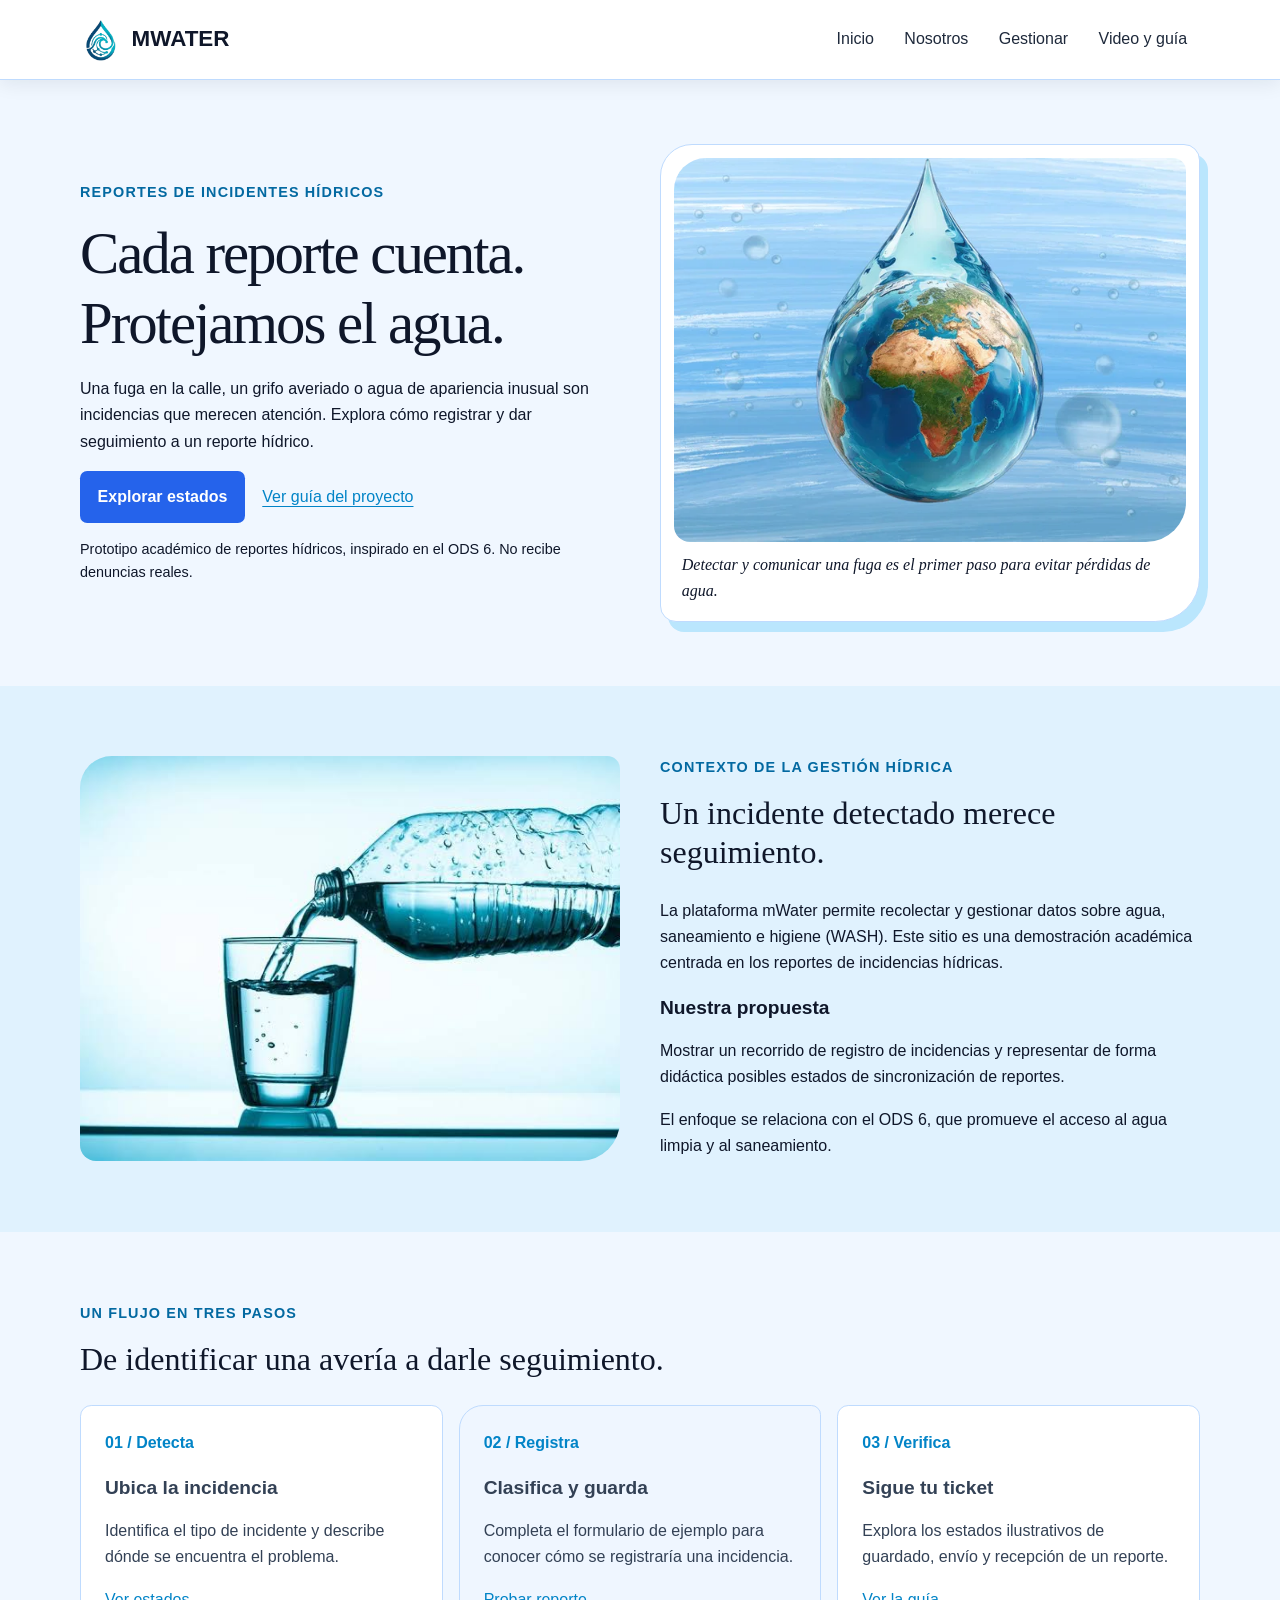
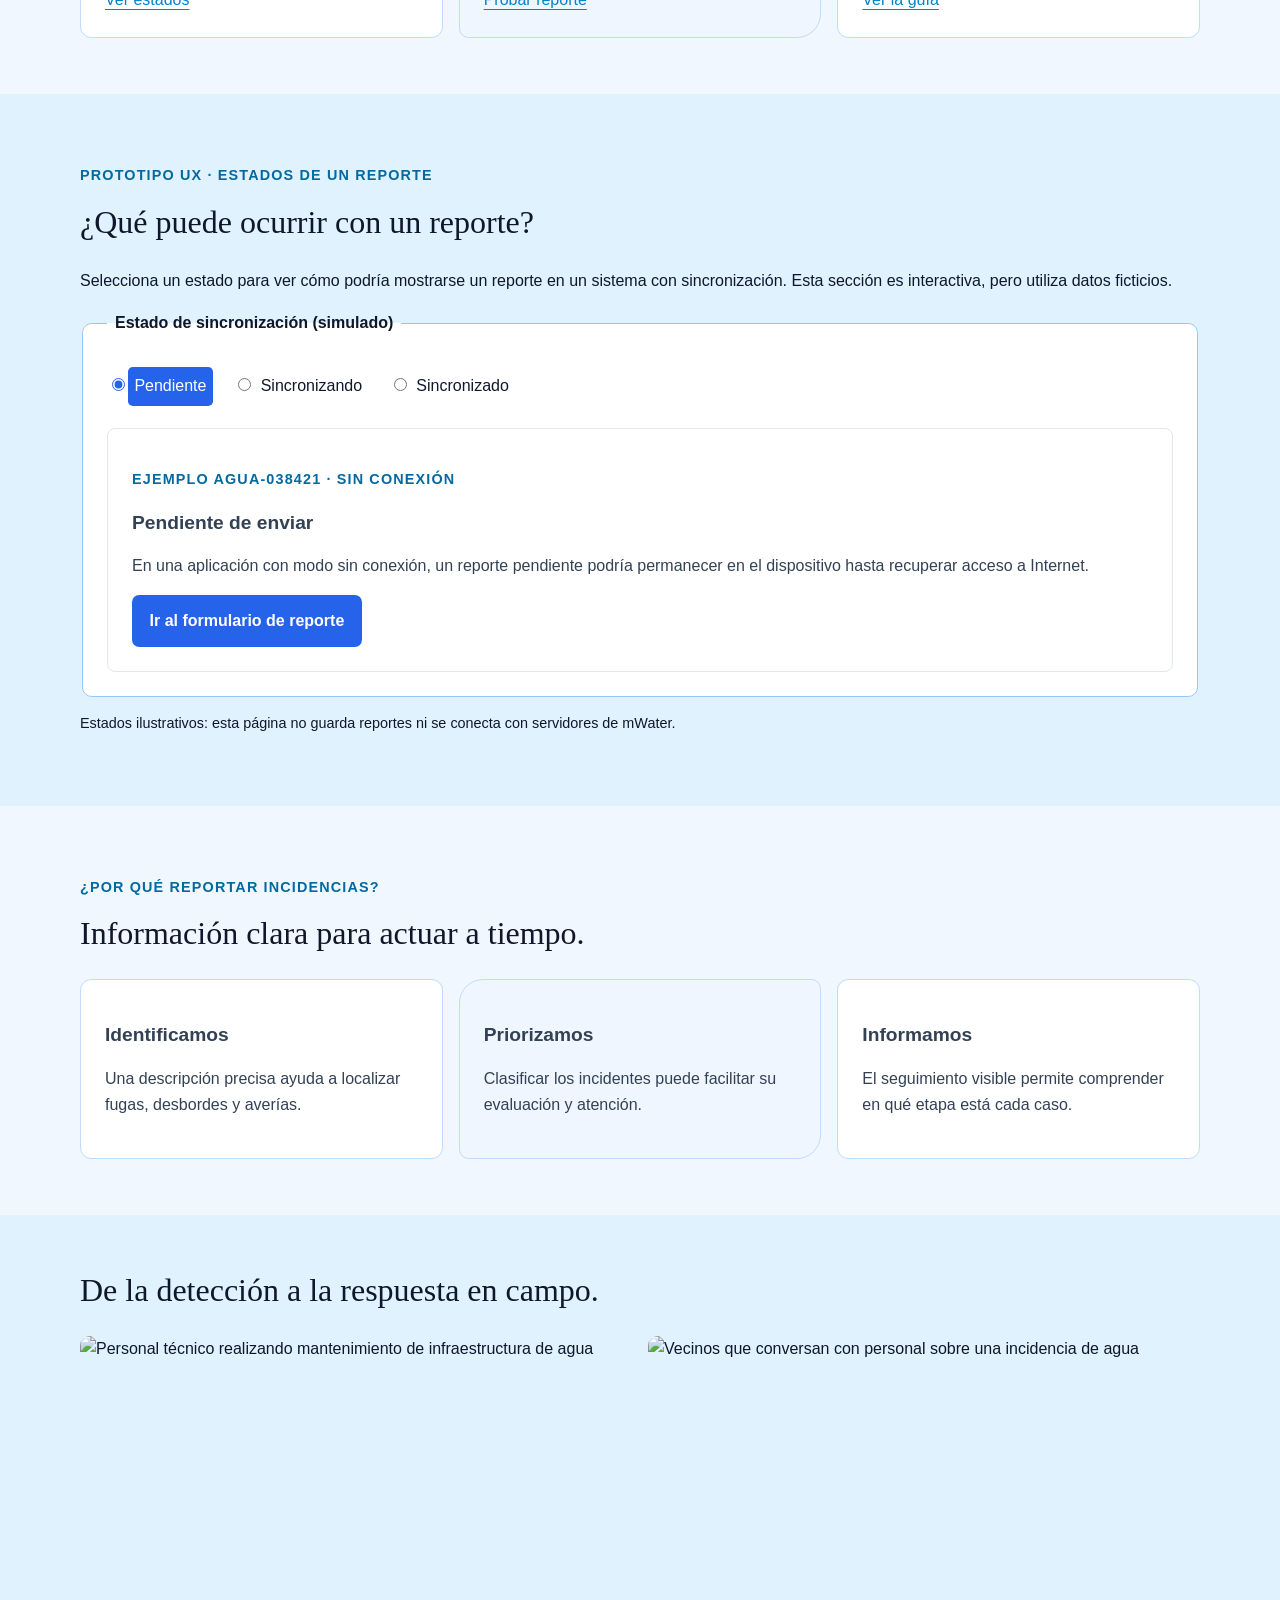
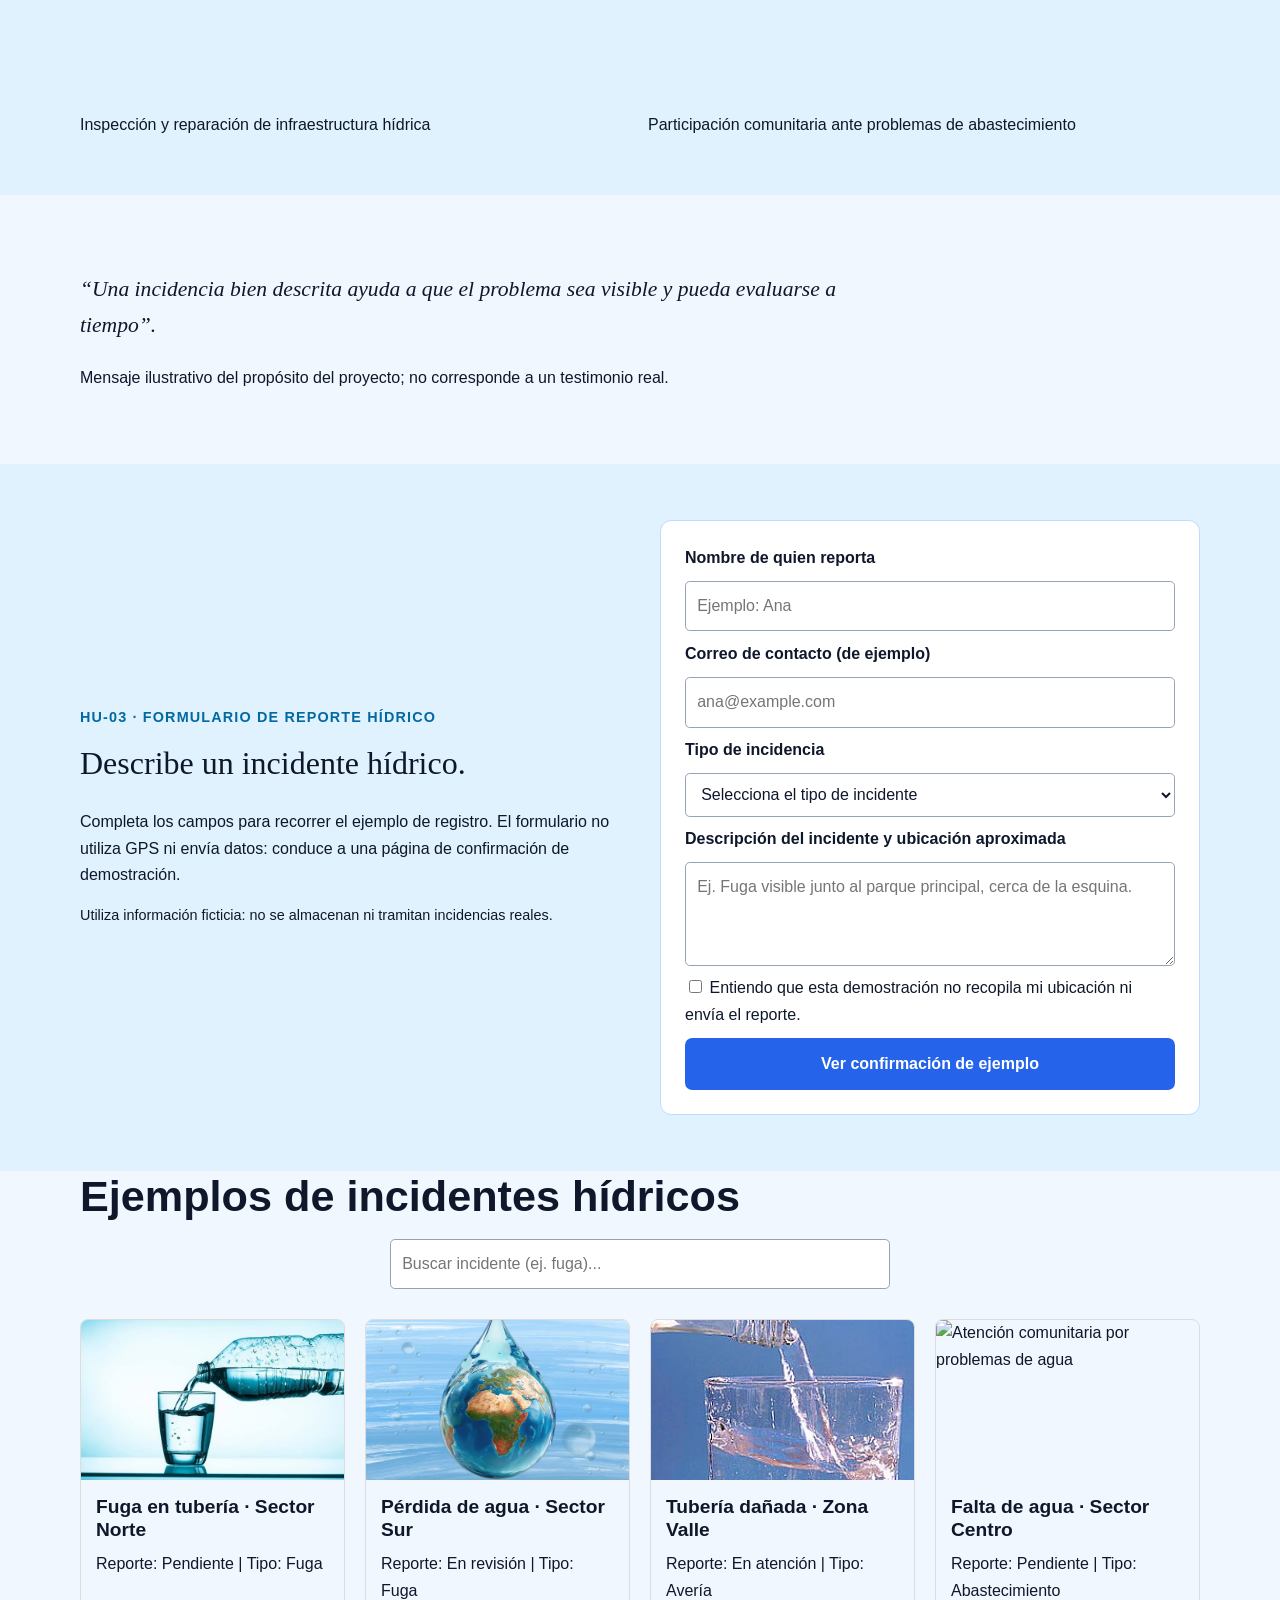
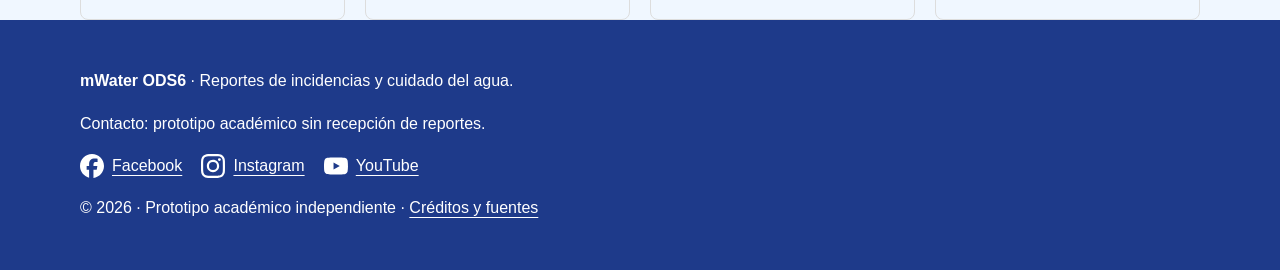
==== commit cb8bc229: "Update index.html" ====
--- a/index.html
+++ b/index.html
@@ -48,57 +48,57 @@
 <main id="contenido">
   <!-- PASO 5: el inicio está en la sección, no en el header sticky. -->
   <section id="inicio" class="hero contenedor dos-columnas" aria-labelledby="titulo">
-    <div><p class="etiqueta">Monitoreo hídrico y gestión WASH</p>
-      <h1 id="titulo">El agua es vida.<br>Su gestión es clave.</h1>
-      <p>Una fuga sin atender en la comunidad. Un registro en campo sin conexión a Internet. En mWater te ayudamos a monitorear y cuidar el recurso hídrico.</p>
-      <a class="boton" href="#orientador">Ver estados</a>
-      <a class="enlace" href="recursos.html">Conocer la iniciativa</a>
-      <p class="nota">Caso de estudio UX orientado al ODS 6: Agua Limpia y Saneamiento.</p>
+    <div><p class="etiqueta">Reportes de incidentes hídricos</p>
+      <h1 id="titulo">Cada reporte cuenta.<br>Protejamos el agua.</h1>
+      <p>Una fuga en la calle, un grifo averiado o agua de apariencia inusual son incidencias que merecen atención. Explora cómo registrar y dar seguimiento a un reporte hídrico.</p>
+      <a class="boton" href="#orientador">Explorar estados</a>
+      <a class="enlace" href="recursos.html">Ver guía del proyecto</a>
+      <p class="nota">Prototipo académico de reportes hídricos, inspirado en el ODS 6. No recibe denuncias reales.</p>
     </div>
-    <figure class="postal"><img class="foto" src="imagenes/dia-mundial-agua_c.webp" alt="Gestión y cuidado del agua limpia" width="1000" height="667"><figcaption>Cada gota protegida asegura el futuro de la comunidad.</figcaption></figure>
+    <figure class="postal"><img class="foto" src="imagenes/dia-mundial-agua_c.webp" alt="Fuga de agua en una calle de un barrio urbano" width="1000" height="667"><figcaption>Detectar y comunicar una fuga es el primer paso para evitar pérdidas de agua.</figcaption></figure>
   </section>
   <section id="nosotros" class="seccion fondo"><div class="contenedor dos-columnas">
-    <img class="foto" src="imagenes/images.jpg" alt="Infraestructura hídrica y monitoreo en campo" width="1000" height="667" loading="lazy">
-    <div><p class="etiqueta">Plataforma abierta para agua y saneamiento</p><h2>No todo el desperdicio se ve a simple vista.</h2><p>mWater es una plataforma digital de acceso abierto orientada a democratizar la gestión de datos sobre agua, saneamiento e higiene (WASH) en comunidades y zonas rurales.</p><h3>Nuestra propuesta</h3><p>Visibilizar el estado de sincronización de datos en modo offline y facilitar el reporte geolocalizado de incidencias hídricas.</p><p>El proyecto se vincula directamente con el ODS 6 para garantizar el acceso a agua segura y reducir el desperdicio.</p></div>
+    <img class="foto" src="imagenes/images.jpg" alt="Inspector que documenta una tubería averiada en campo" width="1000" height="667" loading="lazy">
+    <div><p class="etiqueta">Contexto de la gestión hídrica</p><h2>Un incidente detectado merece seguimiento.</h2><p>La plataforma mWater permite recolectar y gestionar datos sobre agua, saneamiento e higiene (WASH). Este sitio es una demostración académica centrada en los reportes de incidencias hídricas.</p><h3>Nuestra propuesta</h3><p>Mostrar un recorrido de registro de incidencias y representar de forma didáctica posibles estados de sincronización de reportes.</p><p>El enfoque se relaciona con el ODS 6, que promueve el acceso al agua limpia y al saneamiento.</p></div>
   </div></section>
-  <section id="servicios" class="seccion contenedor"><p class="etiqueta">Un flujo en tres pasos</p><h2>Del “hay una fuga” al “ya está atendido”.</h2>
+  <section id="servicios" class="seccion contenedor"><p class="etiqueta">Un flujo en tres pasos</p><h2>De identificar una avería a darle seguimiento.</h2>
     <div class="tarjetas">
-      <article class="tarjeta"><span class="numero">01 / Detecta</span><h3>Ubica la incidencia</h3><p>Captura la posición GPS automática y evidencia fotográfica del daño en la red.</p><a href="#orientador">Ver estados</a></article>
-      <article class="tarjeta"><span class="numero">02 / Registra</span><h3>Clasifica y guarda</h3><p>Envía el reporte en menos de 3 pasos, incluso si trabajas sin señal de Internet.</p><a href="#contacto">Probar reporte</a></article>
-      <article class="tarjeta"><span class="numero">03 / Verifica</span><h3>Sigue tu ticket</h3><p>Consulta el estado de sincronización y seguimiento de tu reporte hídrico.</p><a href="recursos.html">Ver la guía</a></article>
+      <article class="tarjeta"><span class="numero">01 / Detecta</span><h3>Ubica la incidencia</h3><p>Identifica el tipo de incidente y describe dónde se encuentra el problema.</p><a href="#orientador">Ver estados</a></article>
+      <article class="tarjeta"><span class="numero">02 / Registra</span><h3>Clasifica y guarda</h3><p>Completa el formulario de ejemplo para conocer cómo se registraría una incidencia.</p><a href="#contacto">Probar reporte</a></article>
+      <article class="tarjeta"><span class="numero">03 / Verifica</span><h3>Sigue tu ticket</h3><p>Explora los estados ilustrativos de guardado, envío y recepción de un reporte.</p><a href="recursos.html">Ver la guía</a></article>
     </div>
   </section>
   <section id="orientador" class="seccion fondo"><div class="contenedor">
-    <p class="etiqueta">Propuesta UX · Visibilidad del estado del sistema</p><h2>¿Cómo está tu registro?</h2><p>Selecciona un estado de la cola de sincronización para conocer cómo mWater protege tus datos en campo.</p>
+    <p class="etiqueta">Prototipo UX · Estados de un reporte</p><h2>¿Qué puede ocurrir con un reporte?</h2><p>Selecciona un estado para ver cómo podría mostrarse un reporte en un sistema con sincronización. Esta sección es interactiva, pero utiliza datos ficticios.</p>
     
     <!-- PASO 7: mismo name, distintos id. Los radios controlan paneles con CSS. -->
-    <fieldset class="orientador"><legend>Estado de sincronización</legend>
+    <fieldset class="orientador"><legend>Estado de sincronización (simulado)</legend>
       <input type="radio" name="objeto" id="mochila" checked><label for="mochila">Pendiente</label>
       <input type="radio" name="objeto" id="libreta"><label for="libreta">Sincronizando</label>
       <input type="radio" name="objeto" id="abrigo"><label for="abrigo">Sincronizado</label>
       <div class="resultados">
-        <div class="respuesta mochila"><p class="etiqueta">Ticket AGUA-038421 · Modo Offline</p><h3>Registro guardado localmente en el dispositivo</h3><p>Sin conexión a Internet. Tus datos y fotografías están almacenados de forma segura en la memoria caché esperando señal.</p></div>
-        <div class="respuesta libreta"><p class="etiqueta">Cola de envío · En proceso</p><h3>Transmitiendo coordenadas GPS y evidencia</h3><p>Se detectó conexión. El sistema está enviando el reporte de incidencia hídrica al servidor central de mWater.</p></div>
-        <div class="respuesta abrigo"><p class="etiqueta">Confirmado · Estado: En revisión</p><h3>Reporte recibido por la cuadrilla técnica</h3><p>La información ya está en la nube. Las cuadrillas pueden ubicar la avería para reparar el desperdicio de agua.</p></div>
+        <div class="respuesta mochila"><p class="etiqueta">Ejemplo AGUA-038421 · Sin conexión</p><h3>Pendiente de enviar</h3><p>En una aplicación con modo sin conexión, un reporte pendiente podría permanecer en el dispositivo hasta recuperar acceso a Internet.</p></div>
+        <div class="respuesta libreta"><p class="etiqueta">Ejemplo · En proceso de envío</p><h3>Sincronización en curso</h3><p>Al recuperar la conexión, el sistema podría enviar los datos del reporte al servidor. Aquí solo se representa ese estado.</p></div>
+        <div class="respuesta abrigo"><p class="etiqueta">Ejemplo · Recibido para revisión</p><h3>Reporte listo para evaluación</h3><p>En un servicio operativo, el equipo responsable podría revisar la incidencia y decidir qué atención corresponde.</p></div>
         <a class="boton" href="#contacto">Ir al formulario de reporte</a>
       </div>
     </fieldset>
-    <p class="nota">Simulación de estados de cola de sincronización offline diseñada bajo principios de usabilidad.</p>
+    <p class="nota">Estados ilustrativos: esta página no guarda reportes ni se conecta con servidores de mWater.</p>
   </div></section>
-  <section id="proyectos" class="seccion contenedor"><p class="etiqueta">Impacto en la comunidad</p><h2>Gestión hídrica transparente.</h2><div class="tarjetas"><article class="tarjeta"><h3>Monitoreamos</h3><p>Mapeamos puntos de agua e infraestructuras críticas con datos abiertos.</p></article><article class="tarjeta"><h3>Ahorramos</h3><p>Promovemos el cierre de caños, duchas cortas y la reparación rápida de fugas.</p></article><article class="tarjeta"><h3>Conectamos</h3><p>Unimos a ciudadanos, investigadores y gestores para cuidar el agua limpia.</p></article></div></section>
-  <section id="galeria" class="seccion fondo"><div class="contenedor"><h2>Detrás de cada registro, una comunidad protegida.</h2><div class="galeria"><figure><img src="imagenes/mochila.jpg" alt="Trabajo de campo y monitoreo de agua" width="1000" height="667" loading="lazy"><figcaption>Recolección de datos en zonas rurales y urbanas</figcaption></figure><figure><img src="imagenes/feria.jpg" alt="Abastecimiento y cuidado del recurso hídrico" width="1000" height="667" loading="lazy"><figcaption>Acceso seguro al agua para todos</figcaption></figure></div></div></section>
-  <section id="testimonios" class="seccion contenedor"><blockquote>“Cerrar el caño a tiempo y reportar una fuga en la calle evita que se pierdan cientos de litros cada día”.</blockquote><p>Testimonio basado en nuestra investigación de usuarios sobre hábitos de ahorro de agua.</p></section>
+  <section id="proyectos" class="seccion contenedor"><p class="etiqueta">¿Por qué reportar incidencias?</p><h2>Información clara para actuar a tiempo.</h2><div class="tarjetas"><article class="tarjeta"><h3>Identificamos</h3><p>Una descripción precisa ayuda a localizar fugas, desbordes y averías.</p></article><article class="tarjeta"><h3>Priorizamos</h3><p>Clasificar los incidentes puede facilitar su evaluación y atención.</p></article><article class="tarjeta"><h3>Informamos</h3><p>El seguimiento visible permite comprender en qué etapa está cada caso.</p></article></div></section>
+  <section id="galeria" class="seccion fondo"><div class="contenedor"><h2>De la detección a la respuesta en campo.</h2><div class="galeria"><figure><img src="imagenes/mochila.jpg" alt="Personal técnico realizando mantenimiento de infraestructura de agua" width="1000" height="667" loading="lazy"><figcaption>Inspección y reparación de infraestructura hídrica</figcaption></figure><figure><img src="imagenes/feria.jpg" alt="Vecinos que conversan con personal sobre una incidencia de agua" width="1000" height="667" loading="lazy"><figcaption>Participación comunitaria ante problemas de abastecimiento</figcaption></figure></div></div></section>
+  <section id="testimonios" class="seccion contenedor"><blockquote>“Una incidencia bien descrita ayuda a que el problema sea visible y pueda evaluarse a tiempo”.</blockquote><p>Mensaje ilustrativo del propósito del proyecto; no corresponde a un testimonio real.</p></section>
   <section id="contacto" class="seccion fondo"><div class="contenedor dos-columnas">
-    <div><p class="etiqueta">HU-03 · Formulario de Reporte Hídrico.</p><h2>Reporta una avería en la red hídrica.</h2><p>Completa los campos para simular el envío geolocalizado de la incidencia y la obtención de un código de ticket único.</p><p class="nota">Simulación académica interactiva orientada al ODS 6.</p></div>
+    <div><p class="etiqueta">HU-03 · Formulario de reporte hídrico</p><h2>Describe un incidente hídrico.</h2><p>Completa los campos para recorrer el ejemplo de registro. El formulario no utiliza GPS ni envía datos: conduce a una página de confirmación de demostración.</p><p class="nota">Utiliza información ficticia: no se almacenan ni tramitan incidencias reales.</p></div>
     
     <!-- PASO 8: required valida campos. Sin name: no añadimos datos a la URL. -->
     <form action="confirmacion.html" method="get" class="formulario">
-      <label for="nombre">Nombre del gestor o usuario</label><input id="nombre" type="text" required maxlength="60" placeholder="Ejemplo: Ana" autocomplete="off">
-      <label for="correo">Correo institucional o de contacto</label><input id="correo" type="email" required placeholder="ana@example.com" autocomplete="off">
-      <label for="actividad">Tipo de incidencia</label><select id="actividad" required><option value="">Selecciona una avería</option><option>Fuga en tubería</option><option>Grifo dañado</option><option>Contaminación de agua</option></select>
-      <label for="detalle">Descripción y detalle de la ubicación</label><textarea id="detalle" required minlength="8" maxlength="240" rows="3" placeholder="Ej. Tubería rota cerca al parque principal, pérdida constante de agua."></textarea>
-      <div><input id="acepto" type="checkbox" required> <label for="acepto">Confirmo el uso de geolocalización GPS automática.</label></div>
-      <button type="submit" class="boton">Enviar reporte y obtener ticket</button>
+      <label for="nombre">Nombre de quien reporta</label><input id="nombre" type="text" required maxlength="60" placeholder="Ejemplo: Ana" autocomplete="off">
+      <label for="correo">Correo de contacto (de ejemplo)</label><input id="correo" type="email" required placeholder="ana@example.com" autocomplete="off">
+      <label for="actividad">Tipo de incidencia</label><select id="actividad" required><option value="">Selecciona el tipo de incidente</option><option>Fuga en tubería</option><option>Grifo o caño averiado</option><option>Posible contaminación del agua</option></select>
+      <label for="detalle">Descripción del incidente y ubicación aproximada</label><textarea id="detalle" required minlength="8" maxlength="240" rows="3" placeholder="Ej. Fuga visible junto al parque principal, cerca de la esquina."></textarea>
+      <div><input id="acepto" type="checkbox" required> <label for="acepto">Entiendo que esta demostración no recopila mi ubicación ni envía el reporte.</label></div>
+      <button type="submit" class="boton">Ver confirmación de ejemplo</button>
     </form>
   </div></section>
 </main>
@@ -108,51 +108,51 @@
 <head>
     <meta charset="UTF-8">
     <meta name="viewport" content="width=device-width, initial-scale=1.0">
-    <title>mWater - Estaciones Hídricas</title>
+    <title>mWater - Incidentes hídricos</title>
     <!-- Vinculamos el CSS de tu carpeta -->
     <link rel="stylesheet" href="css/estilos.css">
 </head>
 <body>
     <main class="contenedor">
-        <h1>Listado de Estaciones Hídricas</h1>
+        <h1>Ejemplos de incidentes hídricos</h1>
         
         <!-- Barra de búsqueda -->
         <div class="contenedor-buscador">
-            <input type="text" id="buscador" class="buscador" placeholder="Buscar estación (ej. Norte)...">
+            <input type="text" id="buscador" class="buscador" placeholder="Buscar incidente (ej. fuga)...">
         </div>
 
         <!-- Contenedor de las tarjetas -->
         <div id="contenedor-estaciones" class="grid-estaciones">
             
             <article class="tarjeta-estacion">
-                <img src="imagenes/images.jpg" alt="Estación Norte">
+                <img src="imagenes/images.jpg" alt="Inspector documentando una fuga en tubería">
                 <div class="info">
-                    <h3>Estación Norte 01</h3>
-                    <p>Estado: Activa | Nivel: Normal</p>
+                    <h3>Fuga en tubería · Sector Norte</h3>
+                    <p>Reporte: Pendiente | Tipo: Fuga</p>
                 </div>
             </article>
 
             <article class="tarjeta-estacion">
-                <img src="imagenes/dia-mundial-agua_c.webp" alt="Estación Sur">
+                <img src="imagenes/dia-mundial-agua_c.webp" alt="Fuga de agua en vía pública">
                 <div class="info">
-                    <h3>Estación Sur Occidental</h3>
-                    <p>Estado: Mantenimiento | Nivel: Alto</p>
+                    <h3>Pérdida de agua · Sector Sur</h3>
+                    <p>Reporte: En revisión | Tipo: Fuga</p>
                 </div>
             </article>
 
             <article class="tarjeta-estacion">
-                <img src="imagenes/Stilles_Mineralwasser.jpg" alt="Estación Valle">
+                <img src="imagenes/Stilles_Mineralwasser.jpg" alt="Personal técnico atendiendo infraestructura hidráulica">
                 <div class="info">
-                    <h3>Estación Valle Norte</h3>
-                    <p>Estado: Activa | Nivel: Bajo</p>
+                    <h3>Tubería dañada · Zona Valle</h3>
+                    <p>Reporte: En atención | Tipo: Avería</p>
                 </div>
             </article>
 
             <article class="tarjeta-estacion">
-                <img src="imagenes/feria.jpg" alt="Estación Central">
+                <img src="imagenes/feria.jpg" alt="Atención comunitaria por problemas de agua">
                 <div class="info">
-                    <h3>Estación Central</h3>
-                    <p>Estado: Activa | Nivel: Normal</p>
+                    <h3>Falta de agua · Sector Centro</h3>
+                    <p>Reporte: Pendiente | Tipo: Abastecimiento</p>
                 </div>
             </article>
       </div></section>
@@ -166,17 +166,17 @@
 <!-- PASO FINAL: pie compartido por las páginas del sitio. -->
 <footer class="pie">
   <div class="contenedor">
-    <p><strong>mWater ODS6</strong> · Cada gota cuenta, cada acción conecta.</p>
-    <p>Contacto : mWater@YakuNet.org</p>
+    <p><strong>mWater ODS6</strong> · Reportes de incidencias y cuidado del agua.</p>
+    <p>Contacto: prototipo académico sin recepción de reportes.</p>
     <nav class="redes" aria-label="Redes sociales de referencia">
       <!-- Son páginas generales de las redes; reemplazar por cuentas del proyecto. -->
       <a href="https://www.facebook.com/" target="_blank" rel="noopener noreferrer"><img src="iconos/facebook.svg" alt="" width="24" height="24">Facebook</a>
       <a href="https://www.instagram.com/" target="_blank" rel="noopener noreferrer"><img src="iconos/instagram.svg" alt="" width="24" height="24">Instagram</a>
       <a href="https://www.youtube.com/" target="_blank" rel="noopener noreferrer"><img src="iconos/youtube.svg" alt="" width="24" height="24">YouTube</a>
     </nav>
-    <p>© 2026 mWater Perú · Ejemplo educativo ficticio · <a href="FUENTES.txt">UPC</a></p>
+    <p>© 2026 · Prototipo académico independiente · <a href="FUENTES.txt">Créditos y fuentes</a></p>
   </div>
 </footer>
   <script src="js/menu.js" defer></script>
 </body>
-</html>+</html>
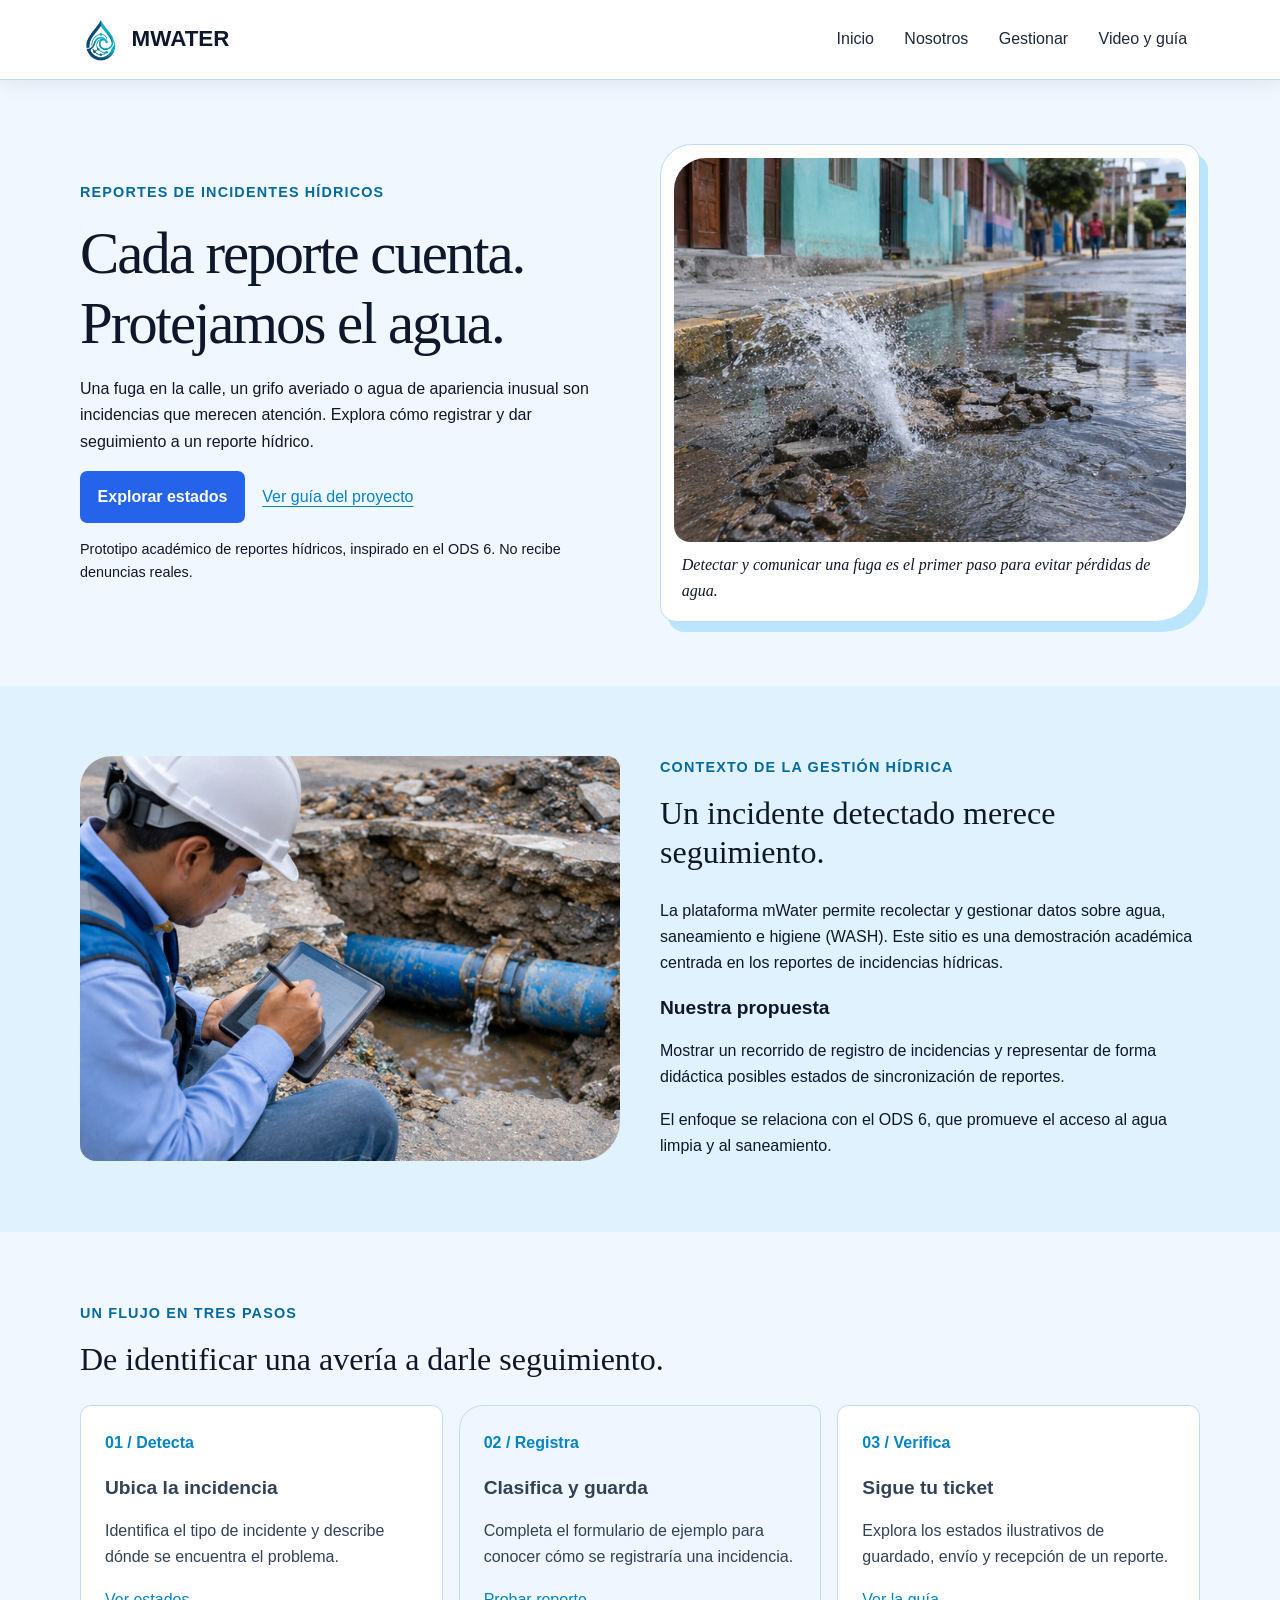
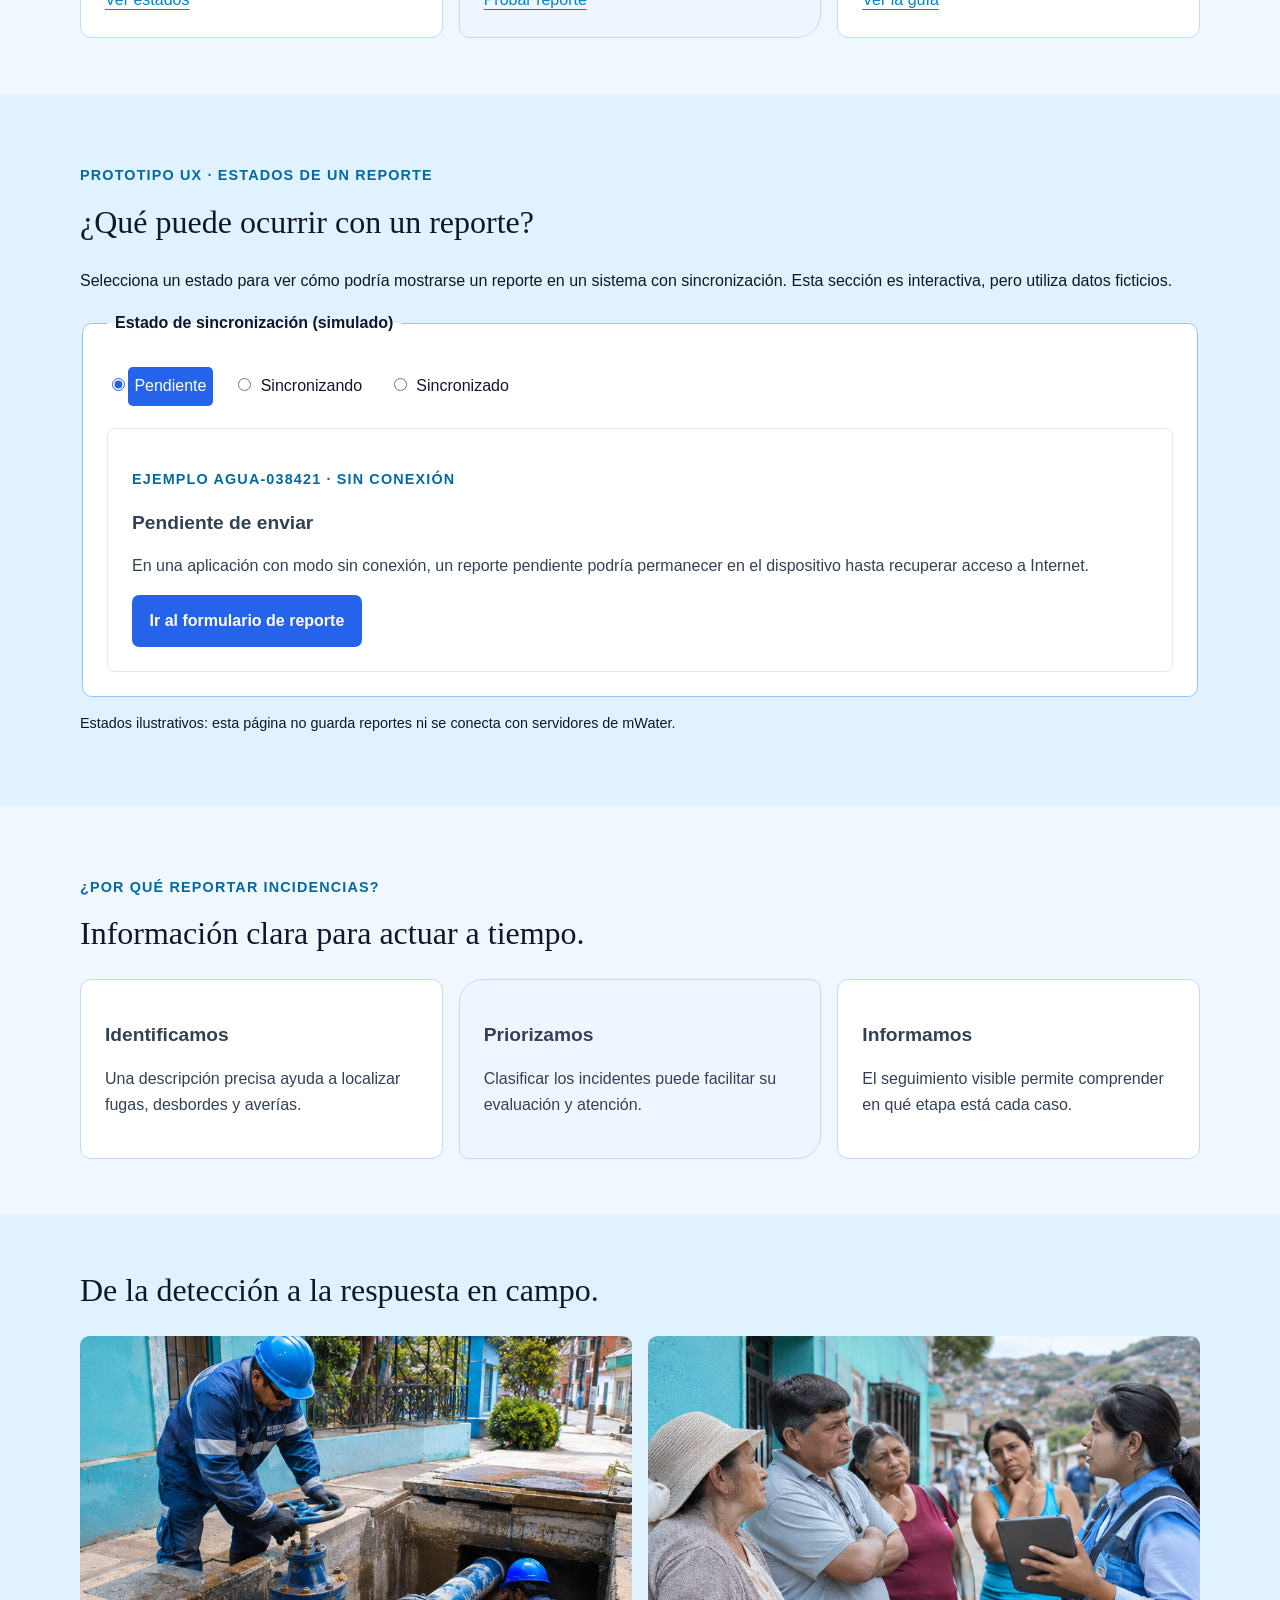
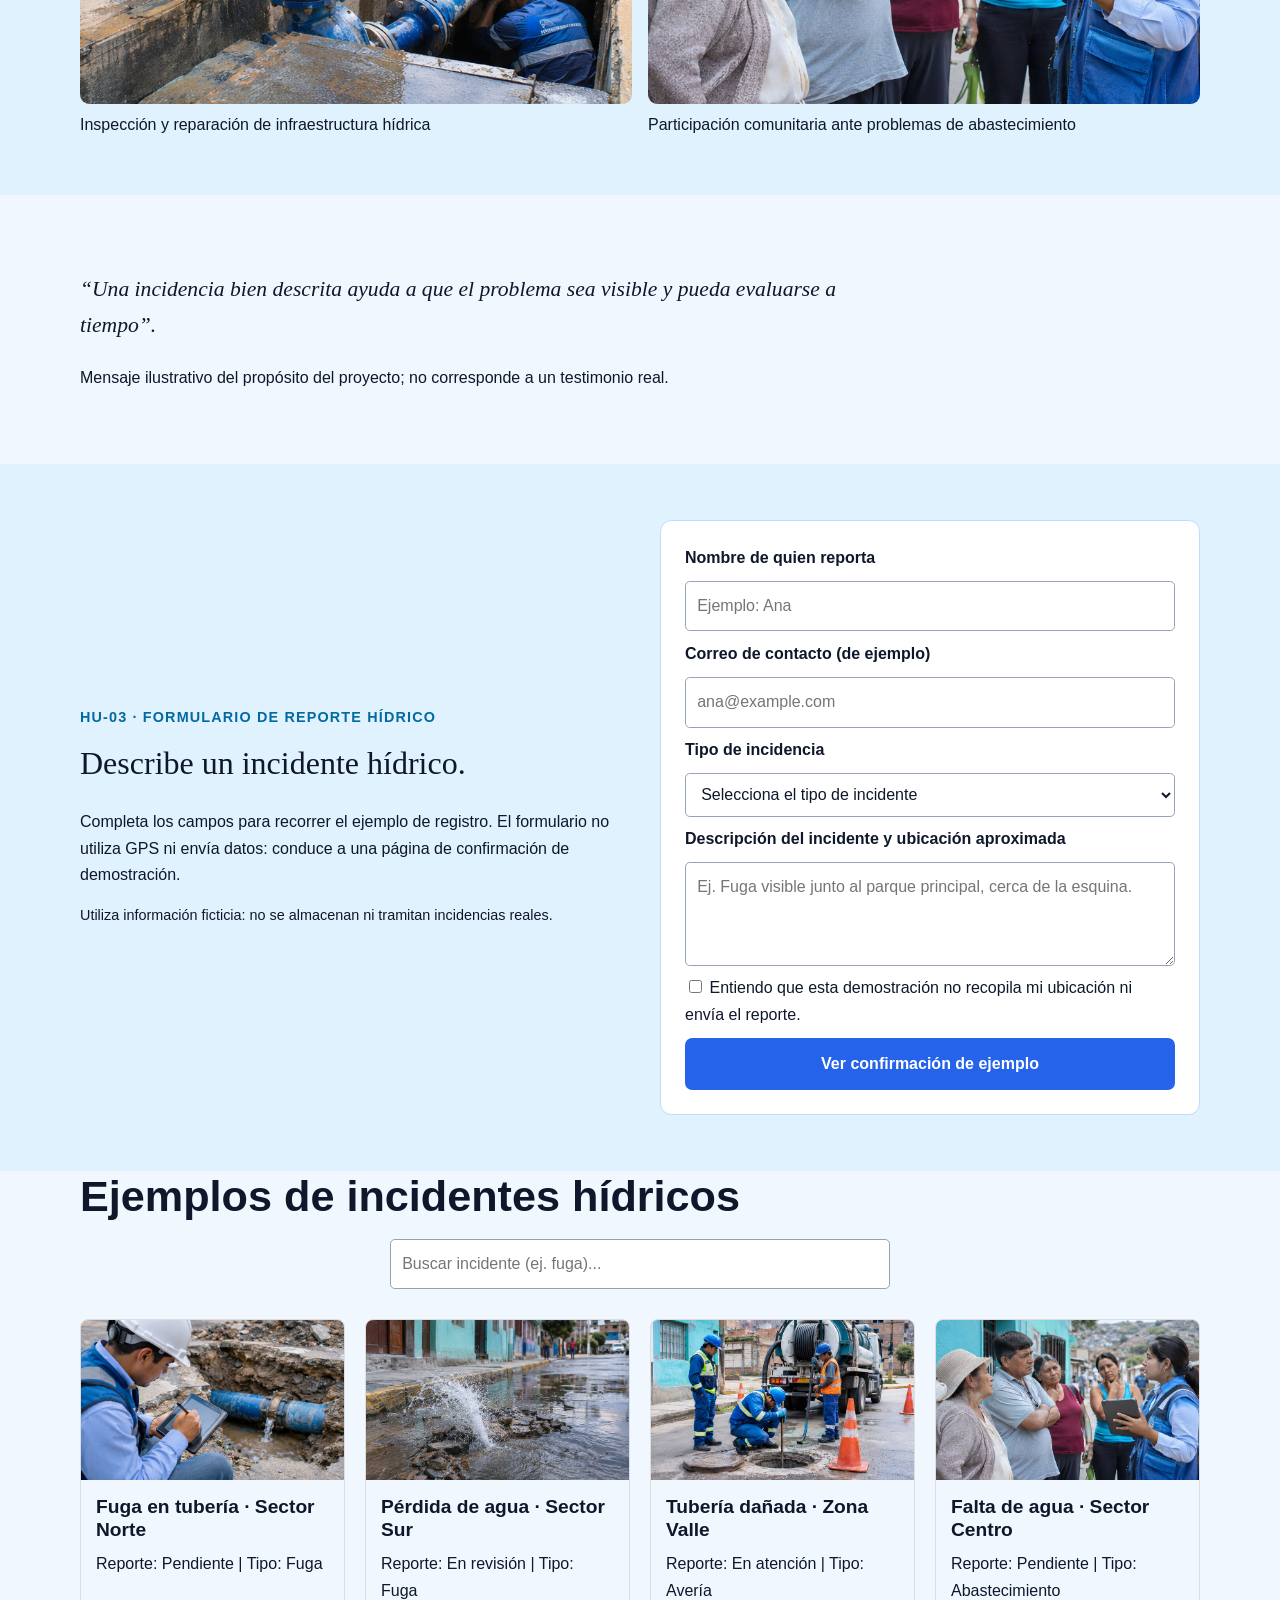
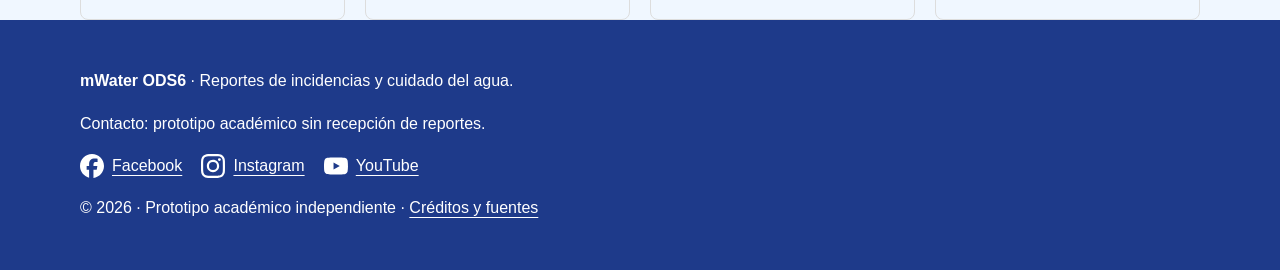
==== commit 1cc5196d: "Update index.html" ====
--- a/index.html
+++ b/index.html
@@ -10,6 +10,7 @@
   <!-- Este icono aparece en la pestaña del navegador. -->
   <link rel="icon" type="image/svg+xml" href="iconos/favicon.svg">
   <script src="js/menu.js" defer></script>
+  <link rel="stylesheet" href="https://vdk-viber-runtime-prod.bot.botpress.host/edge/webchat.css" />
 </head>
 <body>
 <a class="saltar" href="#contenido">Saltar al contenido</a>
@@ -178,5 +179,13 @@
   </div>
 </footer>
   <script src="js/menu.js" defer></script>
+<script src="https://vdk-viber-runtime-prod.bot.botpress.host/edge/webchat.js"></script>
+<script>
+  fetch("https://vdk-viber-runtime-prod.bot.botpress.host/edge/bots/5d4e1164-6f57-4d83-88b3-2fb1a5aeffed/config")
+    .then((res) => res.json())
+    .then(({ webchat }) =>
+      VdkEdgeWebchat.mount({ ...webchat, mode: "bubble", baseUrl: "https://vdk-viber-runtime-prod.bot.botpress.host", botId: "5d4e1164-6f57-4d83-88b3-2fb1a5aeffed" })
+    )
+</script>
 </body>
 </html>
--- a/css/estilos.css
+++ b/css/estilos.css
@@ -620,7 +620,7 @@
     border: 1px solid #ddd;
     border-radius: 8px;
     overflow: hidden;
-    /* Fondo transparente para que tome el color que ya usas en tu web */
+    /* Fondo transparente para que tome el color que ya usas en tu weeb */
     background-color: transparent; 
 }
 
@@ -646,4 +646,4 @@
 /* --- CLASE INDISPENSABLE PARA EL FILTRO JS --- */
 .oculto {
     display: none !important;
-}+}
--- a/css/estilos.css
+++ b/css/estilos.css
@@ -620,7 +620,7 @@
     border: 1px solid #ddd;
     border-radius: 8px;
     overflow: hidden;
-    /* Fondo transparente para que tome el color que ya usas en tu web */
+    /* Fondo transparente para que tome el color que ya usas en tu weeb */
     background-color: transparent; 
 }
 
@@ -646,4 +646,4 @@
 /* --- CLASE INDISPENSABLE PARA EL FILTRO JS --- */
 .oculto {
     display: none !important;
-}+}
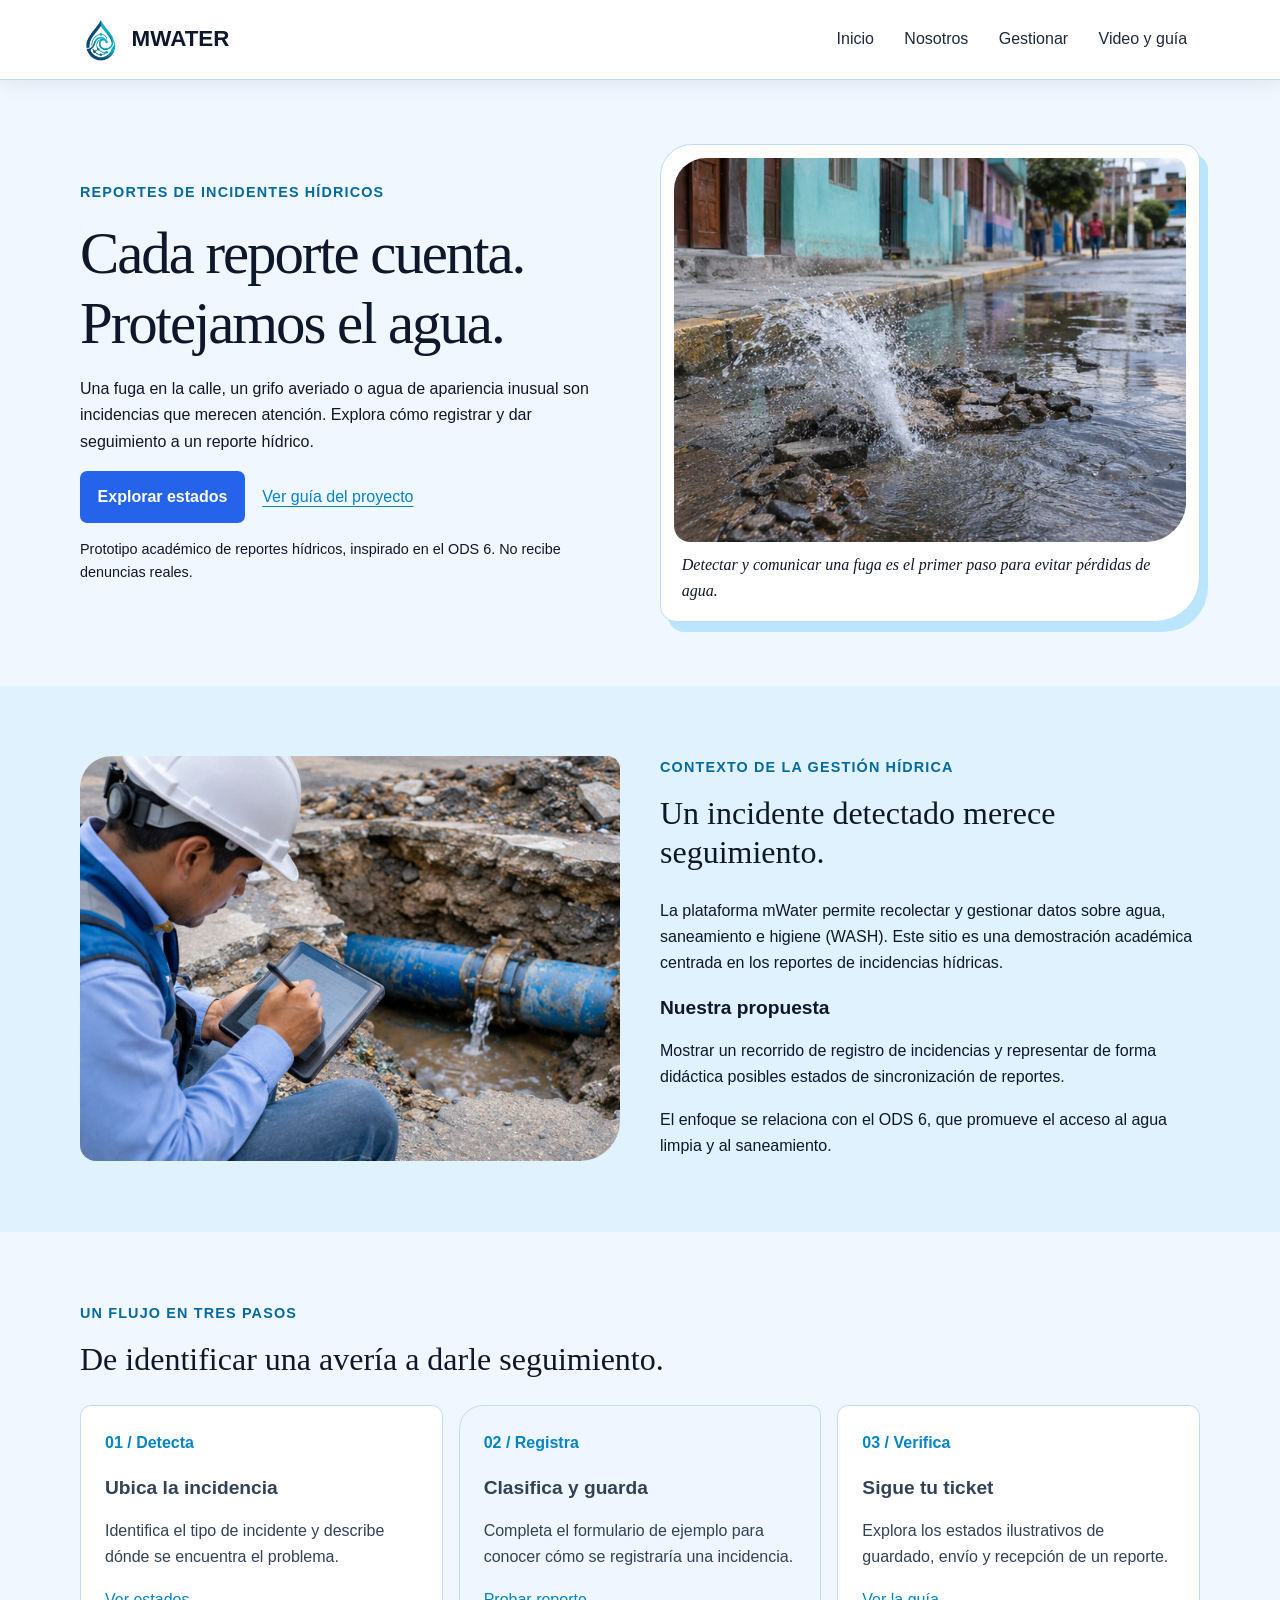
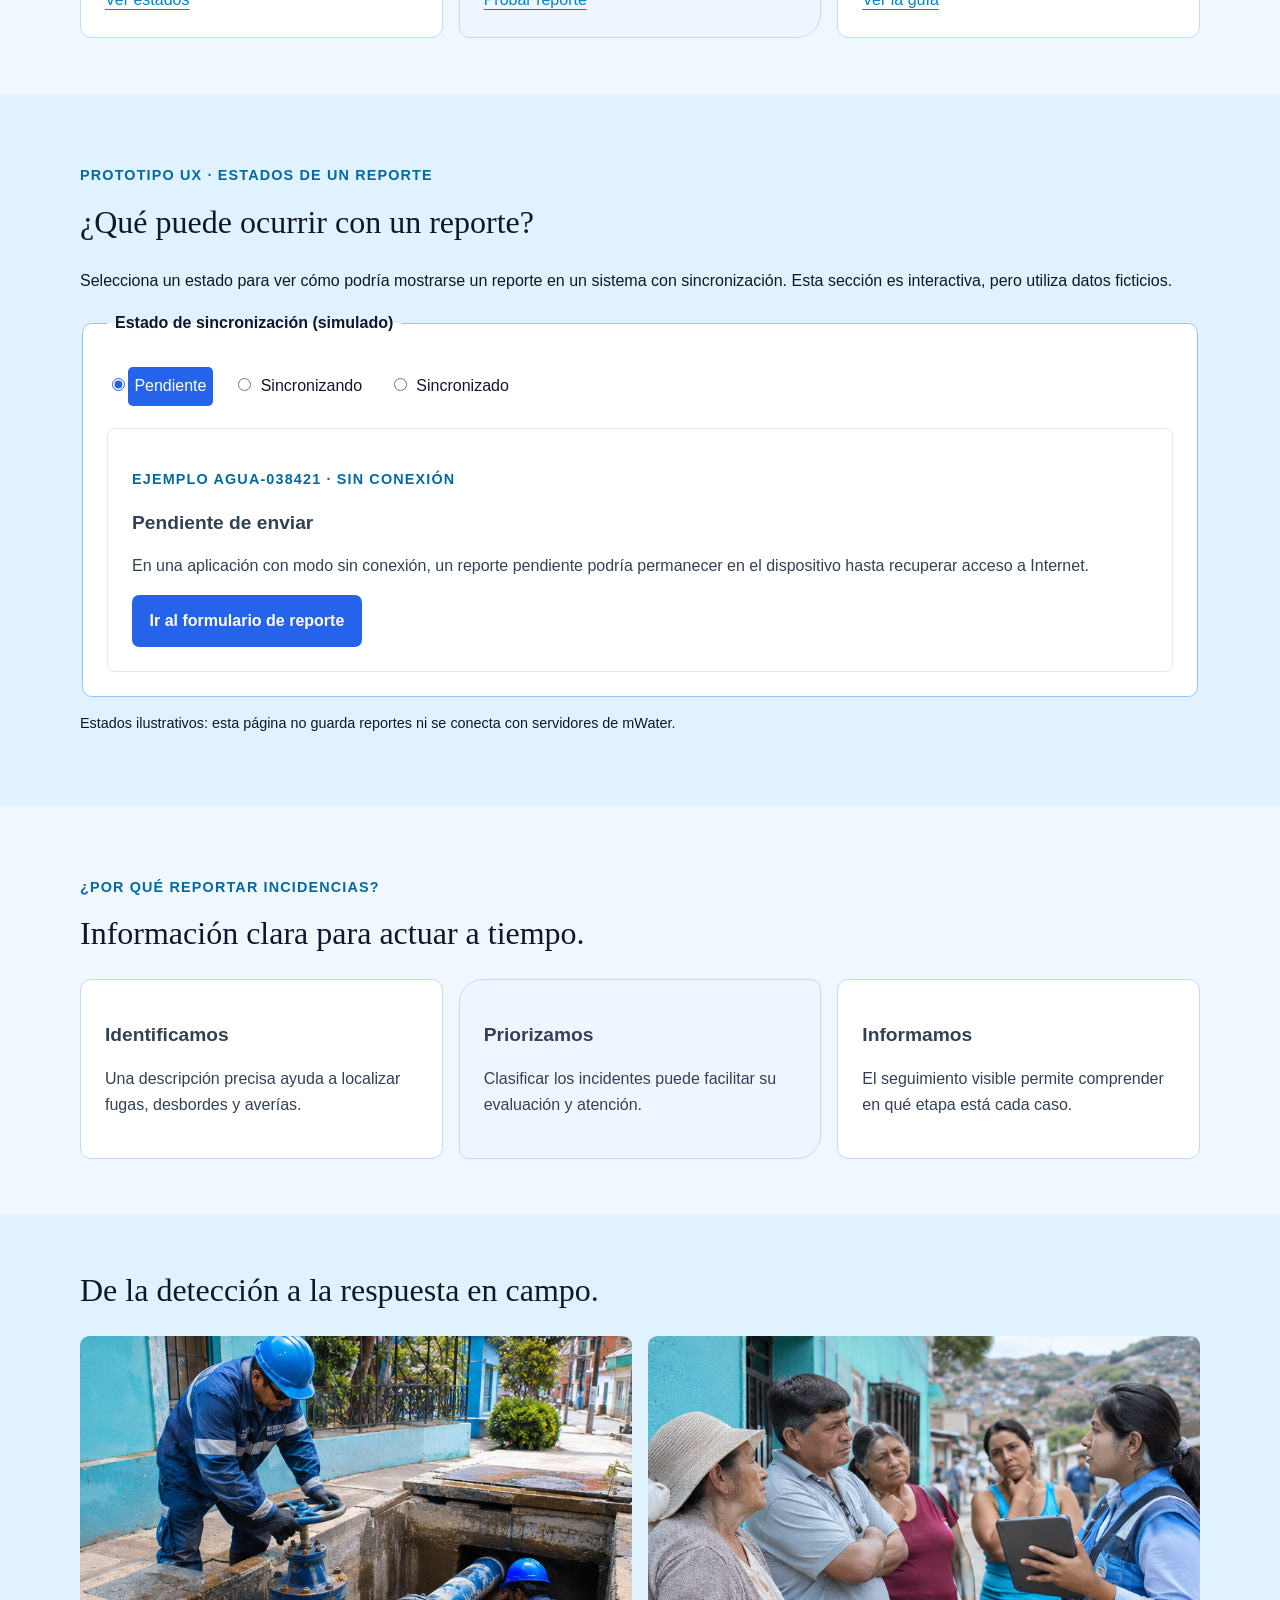
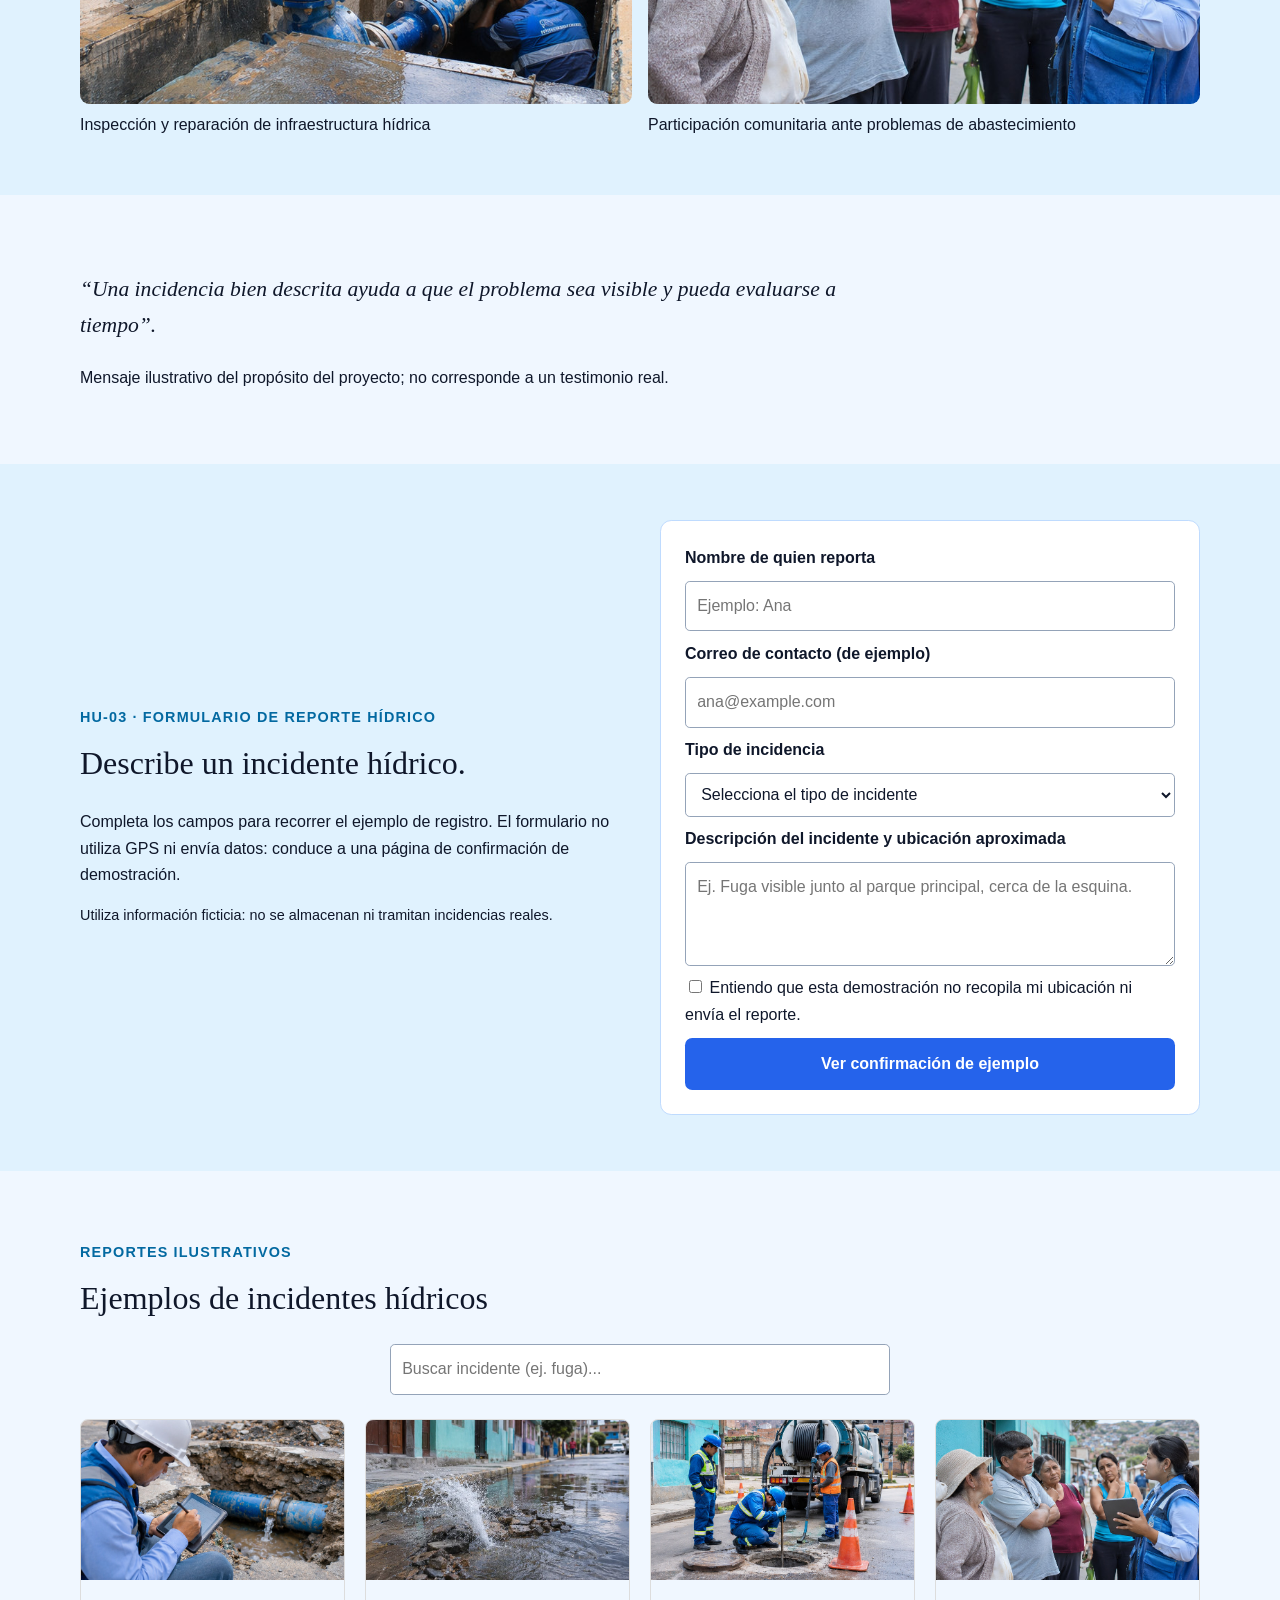
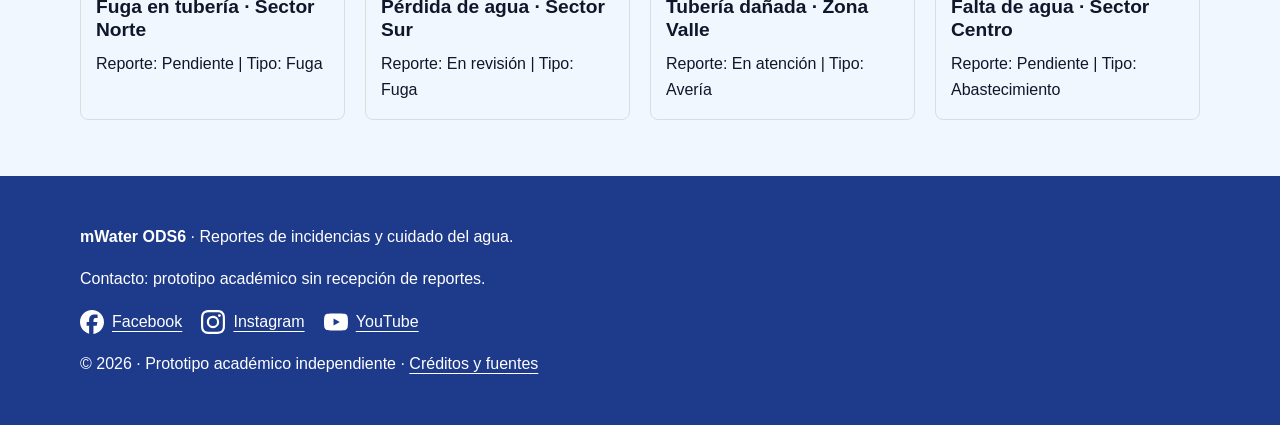
==== commit 0d628323: "Refactor HTML structure and fix closing tags" ====
--- a/index.html
+++ b/index.html
@@ -102,23 +102,13 @@
       <button type="submit" class="boton">Ver confirmación de ejemplo</button>
     </form>
   </div></section>
-</main>
-
-<!DOCTYPE html>
-<html lang="es">
-<head>
-    <meta charset="UTF-8">
-    <meta name="viewport" content="width=device-width, initial-scale=1.0">
-    <title>mWater - Incidentes hídricos</title>
-    <!-- Vinculamos el CSS de tu carpeta -->
-    <link rel="stylesheet" href="css/estilos.css">
-</head>
-<body>
-    <main class="contenedor">
-        <h1>Ejemplos de incidentes hídricos</h1>
+  <!-- Aspecto de sección tomado de “Listado de Estaciones Hídricas”. -->
+  <section id="estaciones" class="seccion contenedor">
+    <p class="etiqueta">Reportes ilustrativos</p>
+    <h2>Ejemplos de incidentes hídricos</h2>
         
         <!-- Barra de búsqueda -->
-        <div class="contenedor-buscador">
+        <div class="contenedor-buscador" style="margin-bottom: 1.5rem;">
             <input type="text" id="buscador" class="buscador" placeholder="Buscar incidente (ej. fuga)...">
         </div>
 
@@ -156,13 +146,12 @@
                     <p>Reporte: Pendiente | Tipo: Abastecimiento</p>
                 </div>
             </article>
-      </div></section>
-    </main>
+      </div>
+  </section>
+</main>
 
     <!-- Vinculamos el script JS -->
     <script src="js/filtro.js"></script>
-</body>
-</html>
 
 <!-- PASO FINAL: pie compartido por las páginas del sitio. -->
 <footer class="pie">
